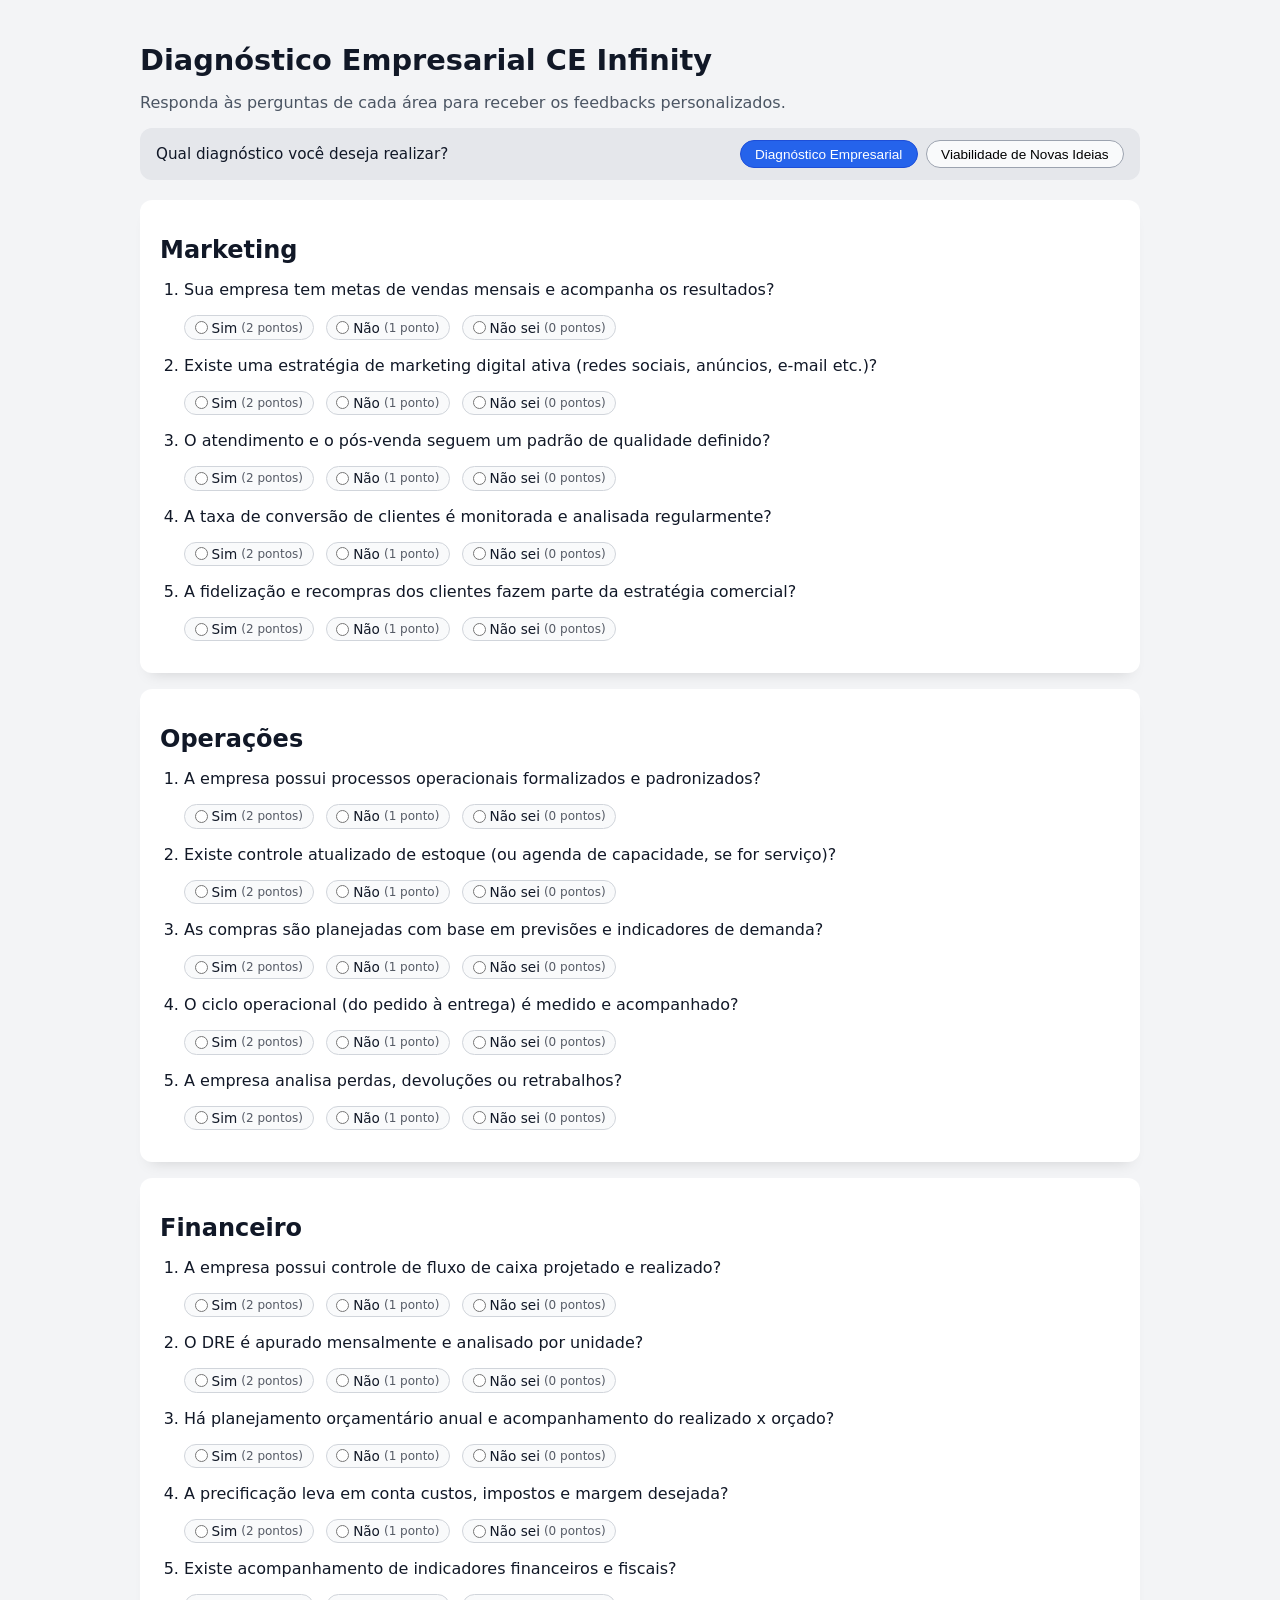
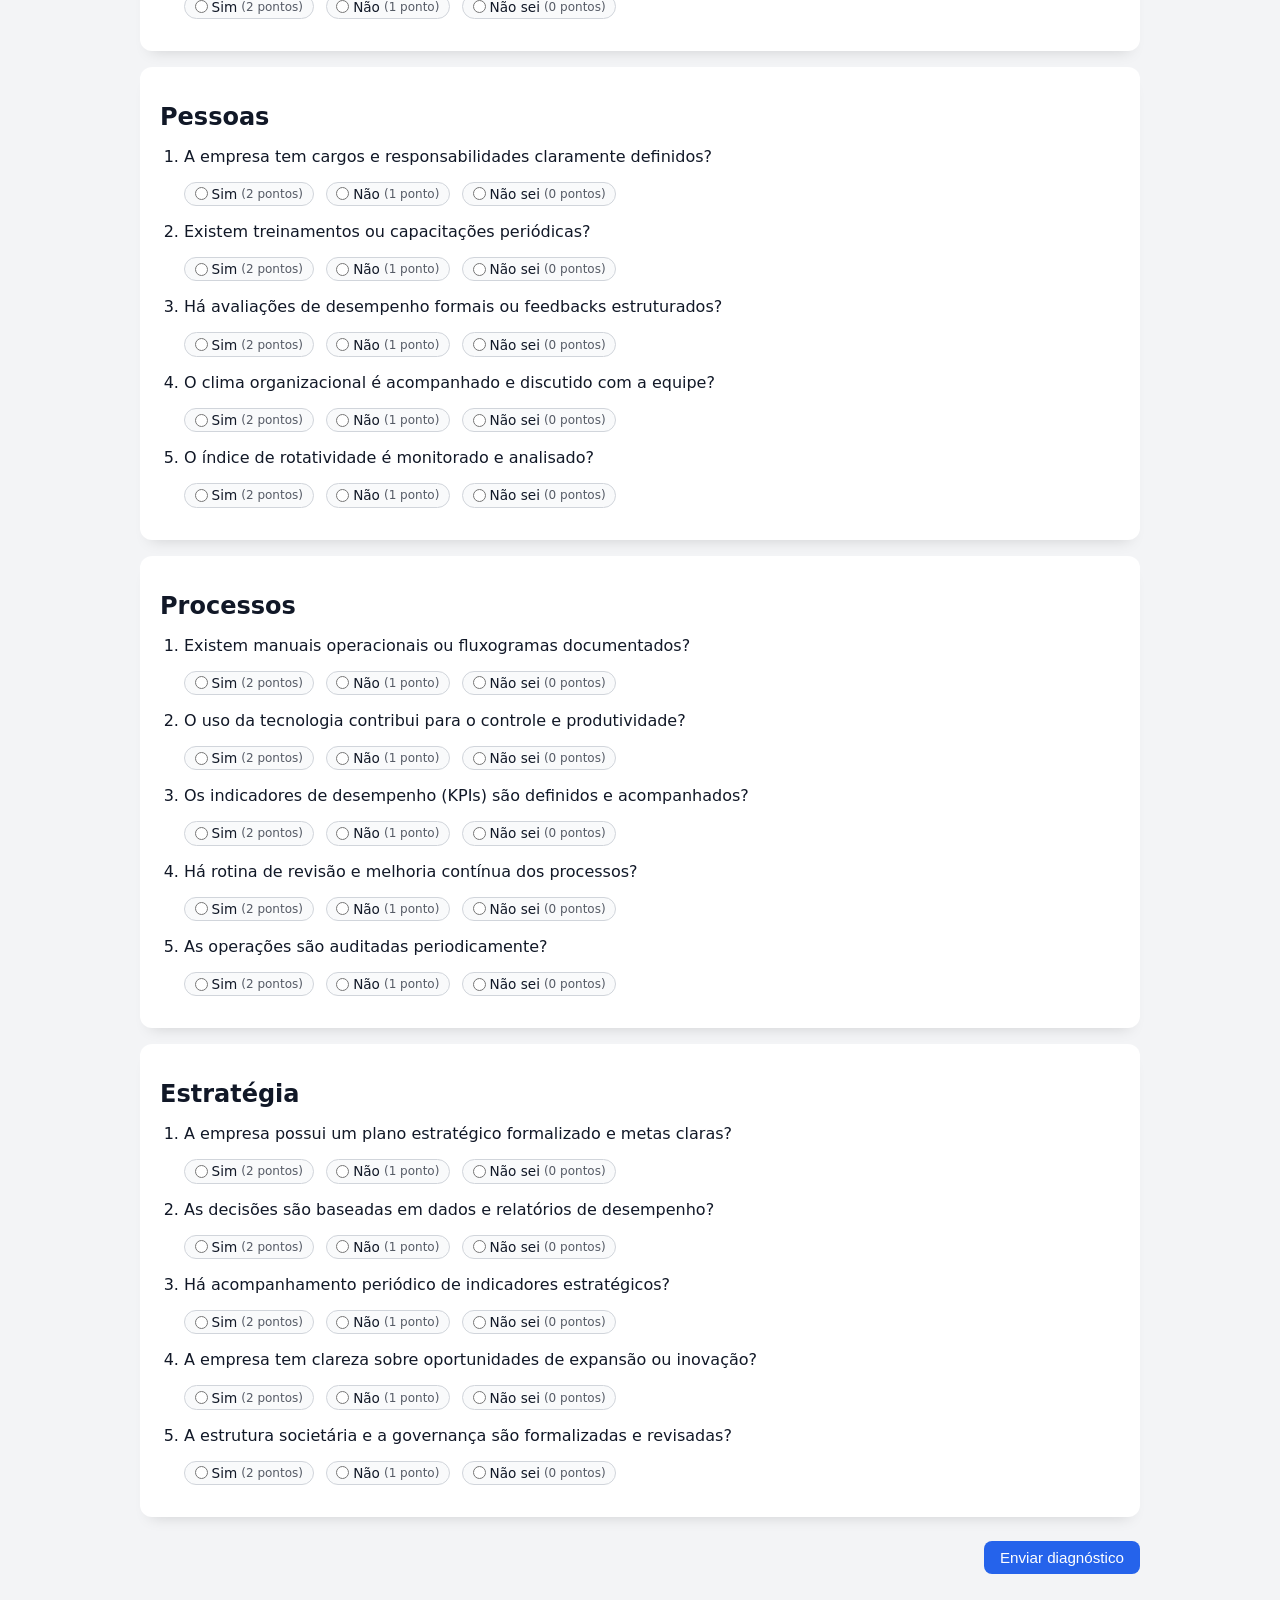
==== index.html @ 076c8606 "modularização do front end" ====
<!doctype html>
<html lang="pt-BR">
  <head>
    <meta charset="UTF-8" />
    <title>Diagnósticos CE Infinity</title>
    <meta name="viewport" content="width=device-width, initial-scale=1" />

    <link rel="stylesheet" href="./style.css" />
  </head>
  <body>
    <div class="container">
      <header>
        <h1 id="page-title">Diagnóstico Empresarial CE Infinity</h1>
        <p class="subtitle" id="page-subtitle">
          Responda às perguntas de cada área para receber os feedbacks personalizados.
        </p>
      </header>

      <div class="form-selector">
        <span class="form-selector-label">
          Qual diagnóstico você deseja realizar?
        </span>
        <div class="form-selector-buttons">
          <button
            type="button"
            class="selector-btn active"
            data-form="diagnostico"
          >
            Diagnóstico Empresarial
          </button>
          <button type="button" class="selector-btn" data-form="viabilidade">
            Viabilidade de Novas Ideias
          </button>
        </div>
      </div>

      <form id="diagnostico-form"></form>

      <div class="actions">
        <button type="button" class="primary" id="btn-enviar">
          Enviar diagnóstico
        </button>
      </div>

      <div id="error" class="error"></div>

      <section id="resultados" class="resultados" style="display: none">
        <div class="resultados-header">
          <h2 id="resultados-title">Resultados</h2>
          <button type="button" id="btn-pdf" class="primary" style="display: none">
            Baixar PDF
          </button>
        </div>

        <div id="result-grid" class="result-grid"></div>
      </section>
    </div>

    <script src="./app.js" defer></script>
  </body>
</html>
---- style.css ----
body {
  margin: 0;
  font-family: system-ui, -apple-system, BlinkMacSystemFont, "Segoe UI", sans-serif;
  background: #f3f4f6;
  color: #111827;
}

.container {
  max-width: 1000px;
  margin: 0 auto;
  padding: 1.5rem;
}

h1 {
  font-size: 1.8rem;
  margin-bottom: 0.25rem;
}

p.subtitle {
  color: #4b5563;
}

.form-selector {
  margin-bottom: 1.25rem;
  padding: 0.75rem 1rem;
  border-radius: 0.75rem;
  background: #e5e7eb;
  display: flex;
  flex-wrap: wrap;
  align-items: center;
  gap: 0.75rem;
  justify-content: space-between;
}

.form-selector-label {
  font-size: 0.95rem;
  font-weight: 500;
}

.form-selector-buttons {
  display: flex;
  flex-wrap: wrap;
  gap: 0.5rem;
}

.selector-btn {
  padding: 0.35rem 0.9rem;
  border-radius: 999px;
  border: 1px solid #9ca3af;
  background: #f9fafb;
  cursor: pointer;
  font-size: 0.85rem;
}

.selector-btn.active {
  background: #2563eb;
  color: white;
  border-color: #1d4ed8;
}

.area-card {
  background: white;
  border-radius: 0.75rem;
  padding: 1rem 1.25rem;
  box-shadow: 0 10px 15px -10px rgba(0, 0, 0, 0.15);
  margin-bottom: 1rem;
}

.area-card h2 {
  margin-bottom: 0.75rem;
}

.question-list {
  list-style: decimal;
  padding-left: 1.5rem;
}

.question-item {
  margin-bottom: 1rem;
}

.answer-group {
  margin-top: 0.4rem;
  display: flex;
  flex-wrap: wrap;
  gap: 0.75rem;
}

.answer-pill {
  display: inline-flex;
  align-items: center;
  gap: 0.25rem;
  padding: 0.2rem 0.6rem;
  border-radius: 999px;
  border: 1px solid #d1d5db;
  background: #f9fafb;
  font-size: 0.85rem;
  cursor: pointer;
}

.answer-pill input {
  margin: 0;
}

.actions {
  display: flex;
  gap: 0.75rem;
  justify-content: flex-end;
  margin: 1.5rem 0;
}

button.primary {
  padding: 0.5rem 1rem;
  border-radius: 0.5rem;
  border: none;
  background: #2563eb;
  color: white;
  cursor: pointer;
  font-size: 0.95rem;
}

button.primary:disabled {
  background: #9ca3af;
  cursor: not-allowed;
}

.error {
  margin-top: 0.75rem;
  color: #b91c1c;
}

.resultados {
  background: white;
  border-radius: 0.75rem;
  padding: 1rem 1.25rem;
  box-shadow: 0 10px 15px -10px rgba(0, 0, 0, 0.15);
  margin-bottom: 2rem;
}

.resultados h2 {
  margin-bottom: 0.75rem;
}

.result-grid {
  display: grid;
  grid-template-columns: repeat(auto-fit, minmax(260px, 1fr));
  gap: 0.75rem;
}

.result-card {
  border-radius: 0.75rem;
  background: #f9fafb;
  padding: 0.75rem 0.9rem;
  border: 1px solid #e5e7eb;
}

.result-score {
  font-size: 0.9rem;
  color: #4b5563;
  margin-bottom: 0.4rem;
}

.result-message {
  font-size: 0.9rem;
}

.resultados-header {
  display: flex;
  justify-content: space-between;
  align-items: center;
  gap: 0.75rem;
  margin-bottom: 0.75rem;
}

/* ===== impressão (PDF via imprimir) ===== */
@media print {
  body {
    background: white;
  }

  header,
  #diagnostico-form,
  .actions,
  .form-selector {
    display: none !important;
  }

  #resultados {
    display: block !important;
    box-shadow: none;
    border-radius: 0;
    margin: 0;
    padding: 0.5cm;
  }

  html,
  body {
    margin: 0;
    padding: 0;
  }

  #btn-pdf {
    display: none !important;
  }
}

@page {
  size: A4;
  margin: 10mm;
}
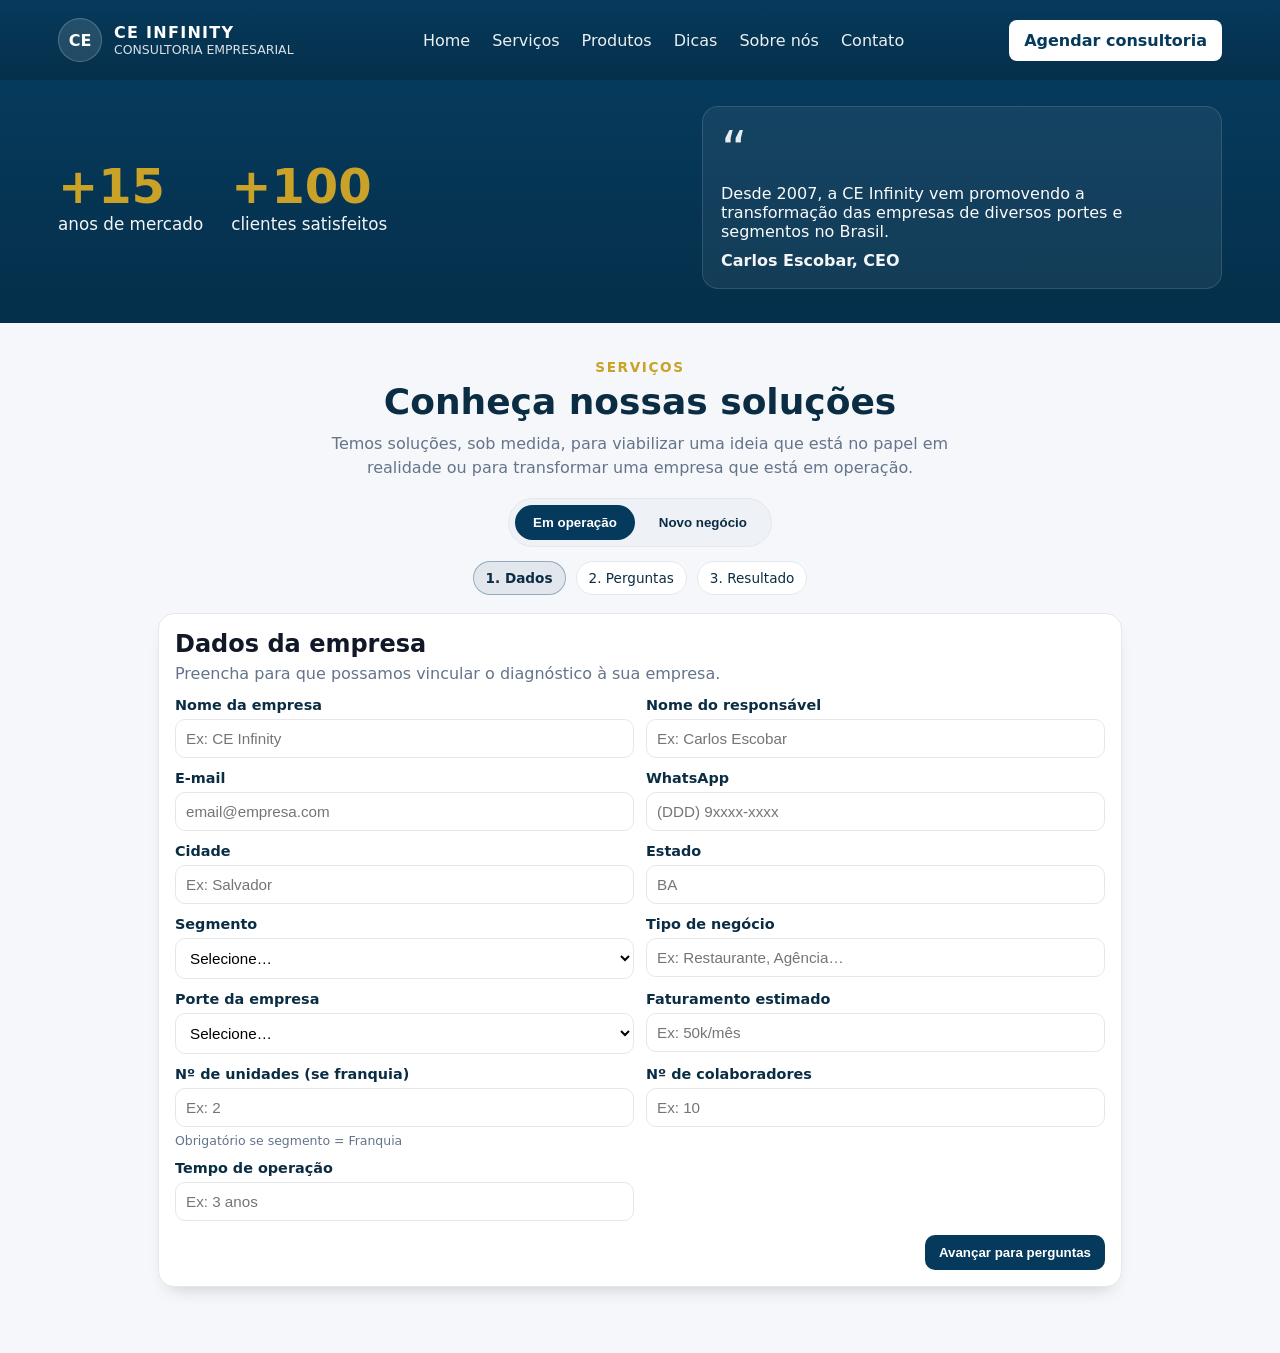
==== commit 2cbceeb6: "Adicao do formulario de cadastro de pessoa e empresa e alteracao do layout para ficar com a cara da " ====
--- a/index.html
+++ b/index.html
@@ -2,60 +2,315 @@
 <html lang="pt-BR">
   <head>
     <meta charset="UTF-8" />
-    <title>Diagnósticos CE Infinity</title>
+    <title>CE Infinity • Diagnóstico & Viabilidade</title>
     <meta name="viewport" content="width=device-width, initial-scale=1" />
-
     <link rel="stylesheet" href="./style.css" />
   </head>
+
   <body>
-    <div class="container">
-      <header>
-        <h1 id="page-title">Diagnóstico Empresarial CE Infinity</h1>
-        <p class="subtitle" id="page-subtitle">
-          Responda às perguntas de cada área para receber os feedbacks personalizados.
-        </p>
-      </header>
-
-      <div class="form-selector">
-        <span class="form-selector-label">
-          Qual diagnóstico você deseja realizar?
-        </span>
-        <div class="form-selector-buttons">
-          <button
-            type="button"
-            class="selector-btn active"
-            data-form="diagnostico"
-          >
-            Diagnóstico Empresarial
+    <!-- Header estilo CE Infinity -->
+    <header class="topbar">
+      <div class="topbar-inner">
+        <div class="brand">
+          <!-- Troque por uma imagem real quando quiser -->
+          <div class="brand-mark">CE</div>
+          <div class="brand-text">
+            <div class="brand-name">CE INFINITY</div>
+            <div class="brand-sub">CONSULTORIA EMPRESARIAL</div>
+          </div>
+        </div>
+
+        <nav class="nav">
+          <a href="#" class="nav-link">Home</a>
+          <a href="#" class="nav-link">Serviços</a>
+          <a href="#" class="nav-link">Produtos</a>
+          <a href="#" class="nav-link">Dicas</a>
+          <a href="#" class="nav-link">Sobre nós</a>
+          <a href="#" class="nav-link">Contato</a>
+        </nav>
+
+        <a class="nav-cta" href="#" target="_blank" rel="noreferrer">
+          Agendar consultoria
+        </a>
+      </div>
+    </header>
+
+    <main class="page">
+      <!-- Hero -->
+      <section class="hero">
+        <div class="hero-inner">
+          <div class="hero-kpis">
+            <div class="kpi">
+              <div class="kpi-num">+15</div>
+              <div class="kpi-label">anos de mercado</div>
+            </div>
+            <div class="kpi">
+              <div class="kpi-num">+100</div>
+              <div class="kpi-label">clientes satisfeitos</div>
+            </div>
+          </div>
+
+          <div class="hero-quote">
+            <div class="quote-mark">“</div>
+            <p>
+              Desde 2007, a CE Infinity vem promovendo a transformação das
+              empresas de diversos portes e segmentos no Brasil.
+            </p>
+            <strong>Carlos Escobar, CEO</strong>
+          </div>
+        </div>
+      </section>
+
+      <!-- Conteúdo -->
+      <section class="container">
+        <div class="section-title">
+          <div class="section-eyebrow">SERVIÇOS</div>
+          <h1 id="page-title">Conheça nossas soluções</h1>
+          <p id="page-subtitle">
+            Temos soluções, sob medida, para viabilizar uma ideia que está no papel
+            em realidade ou para transformar uma empresa que está em operação.
+          </p>
+        </div>
+
+        <!-- Seletor tipo formulário -->
+        <div class="selector">
+          <button class="selector-btn active" data-form="diagnostico" type="button">
+            Em operação
           </button>
-          <button type="button" class="selector-btn" data-form="viabilidade">
-            Viabilidade de Novas Ideias
+          <button class="selector-btn" data-form="viabilidade" type="button">
+            Novo negócio
           </button>
         </div>
-      </div>
-
-      <form id="diagnostico-form"></form>
-
-      <div class="actions">
-        <button type="button" class="primary" id="btn-enviar">
-          Enviar diagnóstico
-        </button>
-      </div>
-
-      <div id="error" class="error"></div>
-
-      <section id="resultados" class="resultados" style="display: none">
-        <div class="resultados-header">
-          <h2 id="resultados-title">Resultados</h2>
-          <button type="button" id="btn-pdf" class="primary" style="display: none">
-            Baixar PDF
-          </button>
-        </div>
-
-        <div id="result-grid" class="result-grid"></div>
+
+        <!-- Stepper simples -->
+        <div class="steps">
+          <div class="step-chip active" data-step="1">1. Dados</div>
+          <div class="step-chip" data-step="2">2. Perguntas</div>
+          <div class="step-chip" data-step="3">3. Resultado</div>
+        </div>
+
+        <!-- Tela 1: Dados -->
+        <section id="screen-dados" class="screen">
+          <!-- Form Empresa (Diagnóstico) -->
+          <form id="form-empresa" class="card">
+            <h2 class="card-title">Dados da empresa</h2>
+            <p class="card-sub">
+              Preencha para que possamos vincular o diagnóstico à sua empresa.
+            </p>
+
+            <div class="grid">
+              <div class="field">
+                <label>Nome da empresa</label>
+                <input name="nome_empresa" type="text" placeholder="Ex: CE Infinity" required />
+              </div>
+
+              <div class="field">
+                <label>Nome do responsável</label>
+                <input name="nome_responsavel" type="text" placeholder="Ex: Carlos Escobar" required />
+              </div>
+
+              <div class="field">
+                <label>E-mail</label>
+                <input name="email" type="email" placeholder="email@empresa.com" required />
+              </div>
+
+              <div class="field">
+                <label>WhatsApp</label>
+                <input name="whatsapp" type="text" placeholder="(DDD) 9xxxx-xxxx" required />
+              </div>
+
+              <div class="field">
+                <label>Cidade</label>
+                <input name="cidade" type="text" placeholder="Ex: Salvador" required />
+              </div>
+
+              <div class="field">
+                <label>Estado</label>
+                <input name="estado" type="text" maxlength="2" placeholder="BA" required />
+              </div>
+
+              <div class="field">
+                <label>Segmento</label>
+                <select name="segmento" required>
+                  <option value="" selected disabled>Selecione…</option>
+                  <option value="comercio">Comércio</option>
+                  <option value="servicos">Serviços</option>
+                  <option value="franquia">Franquia</option>
+                </select>
+              </div>
+
+              <div class="field">
+                <label>Tipo de negócio</label>
+                <input name="tipo_negocio" type="text" placeholder="Ex: Restaurante, Agência…" required />
+              </div>
+
+              <div class="field">
+                <label>Porte da empresa</label>
+                <select name="porte_empresa" required>
+                  <option value="" selected disabled>Selecione…</option>
+                  <option value="ME">ME</option>
+                  <option value="EPP">EPP</option>
+                  <option value="PME">PME</option>
+                </select>
+              </div>
+
+              <div class="field">
+                <label>Faturamento estimado</label>
+                <input name="faturamento_estimado" type="text" placeholder="Ex: 50k/mês" required />
+              </div>
+
+              <div class="field">
+                <label>Nº de unidades (se franquia)</label>
+                <input name="numero_unidades" type="number" min="0" placeholder="Ex: 2" />
+                <small class="hint">Obrigatório se segmento = Franquia</small>
+              </div>
+
+              <div class="field">
+                <label>Nº de colaboradores</label>
+                <input name="numero_colaboradores" type="number" min="0" placeholder="Ex: 10" required />
+              </div>
+
+              <div class="field">
+                <label>Tempo de operação</label>
+                <input name="tempo_operacao" type="text" placeholder="Ex: 3 anos" required />
+              </div>
+            </div>
+
+            <div class="actions">
+              <button type="button" class="primary" id="btn-avancar-dados">
+                Avançar para perguntas
+              </button>
+            </div>
+          </form>
+
+          <!-- Form Pessoa (Viabilidade) -->
+          <form id="form-pessoa" class="card" style="display:none;">
+            <h2 class="card-title">Seus dados</h2>
+            <p class="card-sub">
+              Preencha para que possamos vincular a viabilidade à sua ideia.
+            </p>
+
+            <div class="grid">
+              <div class="field">
+                <label>Nome completo</label>
+                <input name="nome_completo" type="text" placeholder="Seu nome" required />
+              </div>
+
+              <div class="field">
+                <label>E-mail</label>
+                <input name="email" type="email" placeholder="seuemail@gmail.com" required />
+              </div>
+
+              <div class="field">
+                <label>WhatsApp</label>
+                <input name="whatsapp" type="text" placeholder="(DDD) 9xxxx-xxxx" required />
+              </div>
+
+              <div class="field">
+                <label>Cidade</label>
+                <input name="cidade" type="text" placeholder="Ex: Salvador" required />
+              </div>
+
+              <div class="field">
+                <label>Estado</label>
+                <input name="estado" type="text" maxlength="2" placeholder="BA" required />
+              </div>
+
+              <div class="field">
+                <label>Profissão atual</label>
+                <input name="profissao_atual" type="text" placeholder="Ex: Analista, Vendedor…" required />
+              </div>
+
+              <div class="field">
+                <label>Já empreende?</label>
+                <select name="ja_empreende" required>
+                  <option value="" selected disabled>Selecione…</option>
+                  <option value="sim">Sim</option>
+                  <option value="nao">Não</option>
+                </select>
+              </div>
+
+              <div class="field">
+                <label>Tipo de negócio desejado</label>
+                <select name="tipo_negocio_desejado" required>
+                  <option value="" selected disabled>Selecione…</option>
+                  <option value="comercio">Comércio</option>
+                  <option value="servico">Serviço</option>
+                </select>
+              </div>
+
+              <div class="field">
+                <label>Ideia própria ou franquia?</label>
+                <select name="ideia" required>
+                  <option value="" selected disabled>Selecione…</option>
+                  <option value="propria">Ideia própria</option>
+                  <option value="franquia">Franquia</option>
+                </select>
+              </div>
+
+              <div class="field">
+                <label>Previsão de investimento</label>
+                <input name="previsao_investimento" type="text" placeholder="Ex: 20k" required />
+              </div>
+
+              <div class="field">
+                <label>Prazo para abrir o negócio</label>
+                <input name="prazo_para_abrir" type="text" placeholder="Ex: 3 meses" required />
+              </div>
+            </div>
+
+            <div class="actions">
+              <button type="button" class="primary" id="btn-avancar-dados-pessoa">
+                Avançar para perguntas
+              </button>
+            </div>
+          </form>
+        </section>
+
+        <!-- Tela 2: Perguntas -->
+        <section id="screen-perguntas" class="screen" style="display:none;">
+          <form id="diagnostico-form"></form>
+
+          <div class="actions">
+            <button type="button" class="secondary" id="btn-voltar-dados">
+              Voltar
+            </button>
+            <button type="button" class="primary" id="btn-enviar">
+              Enviar
+            </button>
+          </div>
+
+          <div id="error" class="error"></div>
+        </section>
+
+        <!-- Tela 3: Resultados -->
+        <section id="screen-resultados" class="screen" style="display:none;">
+          <div class="resultados card">
+            <div class="resultados-header">
+              <h2 id="resultados-title">Resultados</h2>
+              <button type="button" id="btn-pdf" class="primary" style="display:none;">
+                Baixar PDF
+              </button>
+            </div>
+
+            <!-- Parecer global: diagnóstico -->
+            <div id="diagnostico-parecer" class="parecer" style="display:none;"></div>
+
+            <!-- Parecer global: viabilidade -->
+            <div id="viabilidade-parecer" class="parecer" style="display:none;"></div>
+
+            <div id="result-grid" class="result-grid"></div>
+
+            <div class="actions">
+              <button type="button" class="secondary" id="btn-refazer">
+                Refazer
+              </button>
+            </div>
+          </div>
+        </section>
       </section>
-    </div>
-
-    <script src="./app.js" defer></script>
+    </main>
+
+    <script src="./app.js"></script>
   </body>
 </html>
--- a/style.css
+++ b/style.css
@@ -1,210 +1,419 @@
-body {
-  margin: 0;
+:root{
+  --navy: #063a5c;         /* azul principal */
+  --navy-2: #052f4a;
+  --gold: #c9a227;         /* dourado */
+  --bg: #f5f7fa;
+  --text: #111827;
+  --muted: #64748b;
+  --card: #ffffff;
+  --border: #e5e7eb;
+  --shadow: 0 10px 20px -12px rgba(0,0,0,.25);
+}
+
+*{ box-sizing:border-box; }
+body{
+  margin:0;
   font-family: system-ui, -apple-system, BlinkMacSystemFont, "Segoe UI", sans-serif;
-  background: #f3f4f6;
-  color: #111827;
-}
-
-.container {
+  background: var(--bg);
+  color: var(--text);
+}
+
+/* ===== Topbar ===== */
+.topbar{
+  background: linear-gradient(180deg, var(--navy) 0%, var(--navy-2) 100%);
+  color:white;
+}
+.topbar-inner{
+  max-width: 1200px;
+  margin: 0 auto;
+  padding: 18px 18px;
+  display:flex;
+  align-items:center;
+  gap: 18px;
+}
+.brand{
+  display:flex;
+  align-items:center;
+  gap: 12px;
+  min-width: 260px;
+}
+.brand-mark{
+  width: 44px;
+  height: 44px;
+  border-radius: 999px;
+  background: rgba(255,255,255,.12);
+  border: 1px solid rgba(255,255,255,.22);
+  display:flex;
+  align-items:center;
+  justify-content:center;
+  font-weight:800;
+}
+.brand-text .brand-name{
+  font-weight:800;
+  letter-spacing:.08em;
+}
+.brand-text .brand-sub{
+  opacity:.85;
+  font-size:.78rem;
+}
+.nav{
+  display:flex;
+  gap: 22px;
+  flex: 1;
+  justify-content:center;
+}
+.nav-link{
+  color:white;
+  text-decoration:none;
+  opacity:.92;
+  font-weight:500;
+}
+.nav-link:hover{ opacity:1; }
+.nav-link.active{ color: var(--gold); }
+
+.nav-cta{
+  background: white;
+  color: var(--navy);
+  text-decoration:none;
+  padding: 10px 14px;
+  border-radius: 8px;
+  font-weight:600;
+  border: 1px solid rgba(255,255,255,.25);
+}
+
+/* ===== Hero ===== */
+.hero{
+  background: linear-gradient(180deg, var(--navy) 0%, var(--navy-2) 100%);
+  color:white;
+  padding: 26px 0 34px;
+}
+.hero-inner{
+  max-width: 1200px;
+  margin: 0 auto;
+  padding: 0 18px;
+  display:flex;
+  align-items:center;
+  justify-content:space-between;
+  gap: 22px;
+}
+.hero-kpis{
+  display:flex;
+  gap: 28px;
+  align-items:center;
+}
+.kpi{
+  display:flex;
+  flex-direction:column;
+  gap: 4px;
+  align-items:flex-start;
+}
+.kpi-num{
+  color: var(--gold);
+  font-size: 3rem;
+  font-weight:900;
+  line-height: 1;
+}
+.kpi-label{
+  opacity:.95;
+  font-size: 1.05rem;
+}
+.hero-quote{
+  max-width: 520px;
+  background: rgba(255,255,255,.06);
+  border: 1px solid rgba(255,255,255,.12);
+  border-radius: 16px;
+  padding: 18px 18px;
+}
+.quote-mark{
+  font-size: 3.2rem;
+  line-height: 1;
+  opacity:.9;
+}
+.hero-quote p{ margin: 8px 0 10px; opacity:.98; }
+.hero-quote strong{ opacity:.95; }
+
+/* ===== Conteúdo ===== */
+.page{ padding-bottom: 40px; }
+.container{
   max-width: 1000px;
   margin: 0 auto;
-  padding: 1.5rem;
-}
-
-h1 {
-  font-size: 1.8rem;
-  margin-bottom: 0.25rem;
-}
-
-p.subtitle {
-  color: #4b5563;
-}
-
-.form-selector {
-  margin-bottom: 1.25rem;
-  padding: 0.75rem 1rem;
-  border-radius: 0.75rem;
-  background: #e5e7eb;
-  display: flex;
-  flex-wrap: wrap;
-  align-items: center;
-  gap: 0.75rem;
-  justify-content: space-between;
-}
-
-.form-selector-label {
-  font-size: 0.95rem;
-  font-weight: 500;
-}
-
-.form-selector-buttons {
-  display: flex;
-  flex-wrap: wrap;
-  gap: 0.5rem;
-}
-
-.selector-btn {
-  padding: 0.35rem 0.9rem;
+  padding: 26px 18px;
+}
+
+.section-title{
+  text-align:center;
+  margin: 10px 0 18px;
+}
+.section-eyebrow{
+  color: var(--gold);
+  font-weight:800;
+  letter-spacing:.12em;
+  font-size:.85rem;
+  margin-bottom: 6px;
+}
+h1{
+  font-size: 2.25rem;
+  margin: 0 0 10px;
+  color: #0b2d44;
+}
+#page-subtitle{
+  margin: 0 auto;
+  max-width: 680px;
+  color: var(--muted);
+  line-height: 1.5;
+}
+
+/* ===== Selector pill ===== */
+.selector{
+  margin: 18px auto 14px;
+  background: #eef2f7;
+  border: 1px solid var(--border);
   border-radius: 999px;
-  border: 1px solid #9ca3af;
+  display:flex;
+  padding: 6px;
+  gap: 6px;
+  width: fit-content;
+}
+.selector-btn{
+  border: none;
+  background: transparent;
+  padding: 10px 18px;
+  border-radius: 999px;
+  cursor:pointer;
+  font-weight:700;
+  color: #0b2d44;
+}
+.selector-btn.active{
+  background: var(--navy);
+  color:white;
+}
+
+/* ===== Steps ===== */
+.steps{
+  display:flex;
+  justify-content:center;
+  gap: 10px;
+  margin: 10px 0 18px;
+}
+.step-chip{
+  font-size:.85rem;
+  padding: 8px 12px;
+  border-radius: 999px;
+  border: 1px solid var(--border);
+  background: white;
+  color: #0b2d44;
+}
+.step-chip.active{
+  border-color: rgba(6,58,92,.35);
+  background: rgba(6,58,92,.08);
+  font-weight: 800;
+}
+
+/* ===== Cards / Forms ===== */
+.card{
+  background: var(--card);
+  border: 1px solid var(--border);
+  border-radius: 16px;
+  box-shadow: var(--shadow);
+  padding: 16px 16px;
+}
+.card-title{
+  margin: 0 0 6px;
+}
+.card-sub{
+  margin: 0 0 14px;
+  color: var(--muted);
+}
+.grid{
+  display:grid;
+  grid-template-columns: repeat(2, minmax(0,1fr));
+  gap: 12px 12px;
+}
+.field label{
+  display:block;
+  font-size: .9rem;
+  font-weight: 700;
+  margin-bottom: 6px;
+  color: #0b2d44;
+}
+.field input, .field select{
+  width: 100%;
+  border: 1px solid var(--border);
+  border-radius: 10px;
+  padding: 10px 10px;
+  font-size: .95rem;
+  outline:none;
+  background: white;
+}
+.field input:focus, .field select:focus{
+  border-color: rgba(6,58,92,.45);
+  box-shadow: 0 0 0 3px rgba(6,58,92,.10);
+}
+.hint{
+  display:block;
+  font-size:.78rem;
+  color: var(--muted);
+  margin-top: 6px;
+}
+
+/* ===== Perguntas ===== */
+.area-card{
+  background: white;
+  border: 1px solid var(--border);
+  border-radius: 16px;
+  padding: 14px 16px;
+  box-shadow: var(--shadow);
+  margin-bottom: 14px;
+}
+.area-card h2{
+  margin: 0 0 10px;
+  color: #0b2d44;
+}
+.question-list{
+  list-style: decimal;
+  padding-left: 1.25rem;
+  margin: 0;
+}
+.question-item{ margin-bottom: 14px; }
+.answer-group{
+  margin-top: 8px;
+  display:flex;
+  flex-wrap:wrap;
+  gap: 10px;
+}
+.answer-pill{
+  display:inline-flex;
+  align-items:center;
+  gap: 8px;
+  border: 1px solid var(--border);
   background: #f9fafb;
-  cursor: pointer;
-  font-size: 0.85rem;
-}
-
-.selector-btn.active {
-  background: #2563eb;
-  color: white;
-  border-color: #1d4ed8;
-}
-
-.area-card {
+  border-radius: 999px;
+  padding: 7px 12px;
+  cursor:pointer;
+  font-weight: 600;
+  color: #0b2d44;
+}
+.answer-pill input{ margin: 0; }
+
+/* ===== Actions ===== */
+.actions{
+  display:flex;
+  justify-content:flex-end;
+  gap: 10px;
+  margin-top: 14px;
+}
+button.primary, a.primary{
+  border:none;
+  border-radius: 10px;
+  background: var(--navy);
+  color:white;
+  padding: 10px 14px;
+  cursor:pointer;
+  font-weight: 800;
+}
+button.secondary{
+  border: 1px solid var(--border);
+  border-radius: 10px;
   background: white;
-  border-radius: 0.75rem;
-  padding: 1rem 1.25rem;
-  box-shadow: 0 10px 15px -10px rgba(0, 0, 0, 0.15);
-  margin-bottom: 1rem;
-}
-
-.area-card h2 {
-  margin-bottom: 0.75rem;
-}
-
-.question-list {
-  list-style: decimal;
-  padding-left: 1.5rem;
-}
-
-.question-item {
-  margin-bottom: 1rem;
-}
-
-.answer-group {
-  margin-top: 0.4rem;
-  display: flex;
-  flex-wrap: wrap;
-  gap: 0.75rem;
-}
-
-.answer-pill {
-  display: inline-flex;
-  align-items: center;
-  gap: 0.25rem;
-  padding: 0.2rem 0.6rem;
-  border-radius: 999px;
-  border: 1px solid #d1d5db;
-  background: #f9fafb;
-  font-size: 0.85rem;
-  cursor: pointer;
-}
-
-.answer-pill input {
+  color: #0b2d44;
+  padding: 10px 14px;
+  cursor:pointer;
+  font-weight: 800;
+}
+button:disabled{
+  opacity:.6;
+  cursor:not-allowed;
+}
+
+/* ===== Resultados ===== */
+.resultados-header{
+  display:flex;
+  align-items:center;
+  justify-content:space-between;
+  gap: 12px;
+  margin-bottom: 12px;
+}
+.result-grid{
+  display:grid;
+  grid-template-columns: repeat(auto-fit, minmax(260px, 1fr));
+  gap: 12px;
+  margin-top: 12px;
+}
+.result-card{
+  border-radius: 14px;
+  background: #f8fafc;
+  padding: 12px 12px;
+  border: 1px solid #e5e7eb;
+}
+.result-card h3{ margin: 0 0 10px; color:#0b2d44; }
+.result-score{
+  margin: 0 0 8px;
+  color: var(--muted);
+  font-size: .92rem;
+}
+.result-message{
   margin: 0;
-}
-
-.actions {
-  display: flex;
-  gap: 0.75rem;
-  justify-content: flex-end;
-  margin: 1.5rem 0;
-}
-
-button.primary {
-  padding: 0.5rem 1rem;
-  border-radius: 0.5rem;
-  border: none;
-  background: #2563eb;
-  color: white;
-  cursor: pointer;
-  font-size: 0.95rem;
-}
-
-button.primary:disabled {
-  background: #9ca3af;
-  cursor: not-allowed;
-}
-
-.error {
-  margin-top: 0.75rem;
+  font-size: .95rem;
+  line-height: 1.45;
+}
+
+/* Parecer */
+.parecer{
+  margin: 12px 0;
+  padding: 12px 12px;
+  border-radius: 14px;
+  border: 1px solid rgba(6,58,92,.18);
+  background: rgba(6,58,92,.05);
+}
+.parecer-title{
+  margin: 0 0 4px;
+  color:#0b2d44;
+}
+.parecer-range{
+  color: var(--muted);
+  font-size: .9rem;
+}
+.parecer-msg{
+  margin: 10px 0 10px;
+  white-space: pre-line;
+}
+.parecer-solucoes{
+  margin: 8px 0 0 18px;
+}
+.parecer-solucoes-title{
+  margin-top: 8px;
+  color:#0b2d44;
+}
+
+/* Erros */
+.error{
+  margin-top: 10px;
   color: #b91c1c;
-}
-
-.resultados {
-  background: white;
-  border-radius: 0.75rem;
-  padding: 1rem 1.25rem;
-  box-shadow: 0 10px 15px -10px rgba(0, 0, 0, 0.15);
-  margin-bottom: 2rem;
-}
-
-.resultados h2 {
-  margin-bottom: 0.75rem;
-}
-
-.result-grid {
-  display: grid;
-  grid-template-columns: repeat(auto-fit, minmax(260px, 1fr));
-  gap: 0.75rem;
-}
-
-.result-card {
-  border-radius: 0.75rem;
-  background: #f9fafb;
-  padding: 0.75rem 0.9rem;
-  border: 1px solid #e5e7eb;
-}
-
-.result-score {
-  font-size: 0.9rem;
-  color: #4b5563;
-  margin-bottom: 0.4rem;
-}
-
-.result-message {
-  font-size: 0.9rem;
-}
-
-.resultados-header {
-  display: flex;
-  justify-content: space-between;
-  align-items: center;
-  gap: 0.75rem;
-  margin-bottom: 0.75rem;
-}
-
-/* ===== impressão (PDF via imprimir) ===== */
-@media print {
-  body {
-    background: white;
+  font-weight: 700;
+}
+
+/* ===== Print/PDF ===== */
+@media print{
+  body{ background:white; }
+  .topbar, .hero, .selector, .steps,
+  #screen-dados, #screen-perguntas,
+  #btn-pdf, #btn-refazer{
+    display:none !important;
   }
-
-  header,
-  #diagnostico-form,
-  .actions,
-  .form-selector {
-    display: none !important;
-  }
-
-  #resultados {
-    display: block !important;
-    box-shadow: none;
-    border-radius: 0;
-    margin: 0;
-    padding: 0.5cm;
-  }
-
-  html,
-  body {
-    margin: 0;
-    padding: 0;
-  }
-
-  #btn-pdf {
-    display: none !important;
-  }
-}
-
-@page {
+  #screen-resultados{ display:block !important; }
+  .container{ padding: 0; }
+  .card{ box-shadow:none; border:none; }
+}
+
+@page{
   size: A4;
   margin: 10mm;
 }
+
+/* Responsivo */
+@media (max-width: 860px){
+  .nav{ display:none; }
+  .grid{ grid-template-columns: 1fr; }
+  .hero-inner{ flex-direction:column; align-items:flex-start; }
+  .hero-kpis{ gap: 18px; }
+}
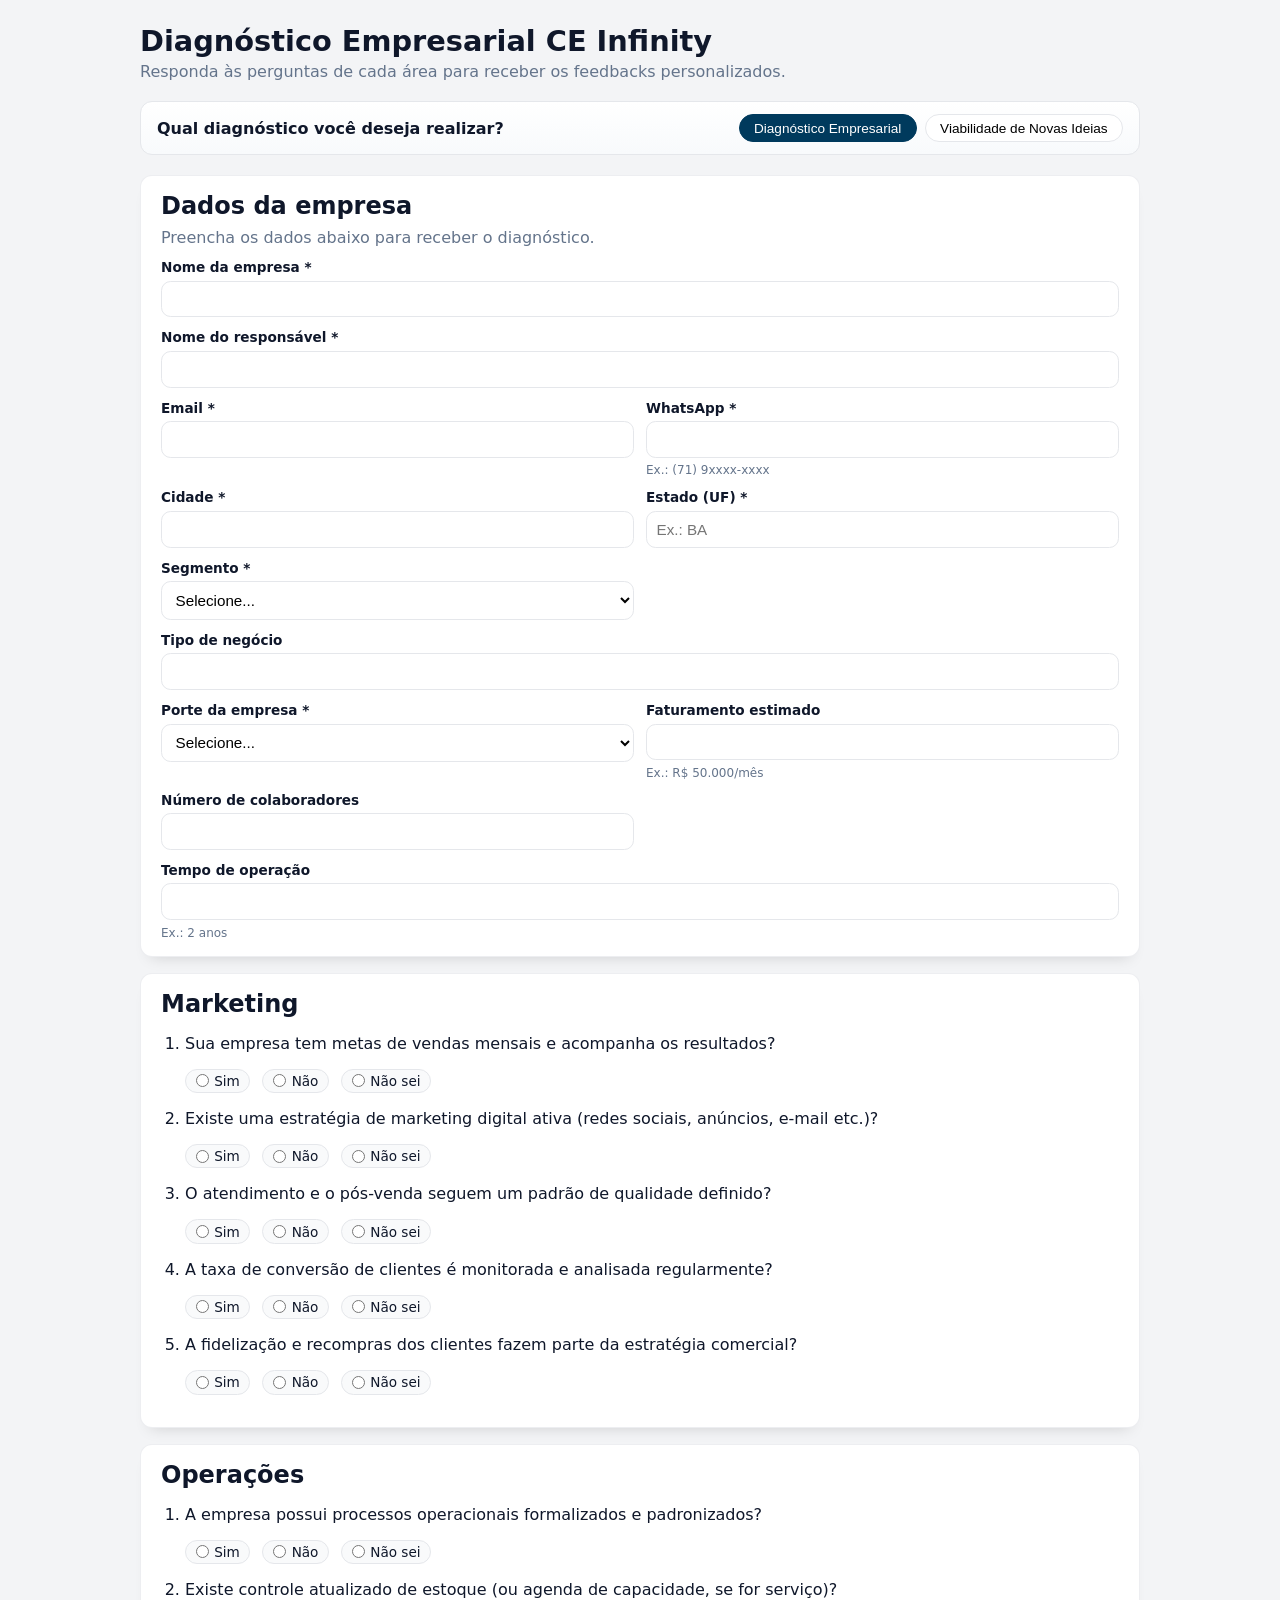
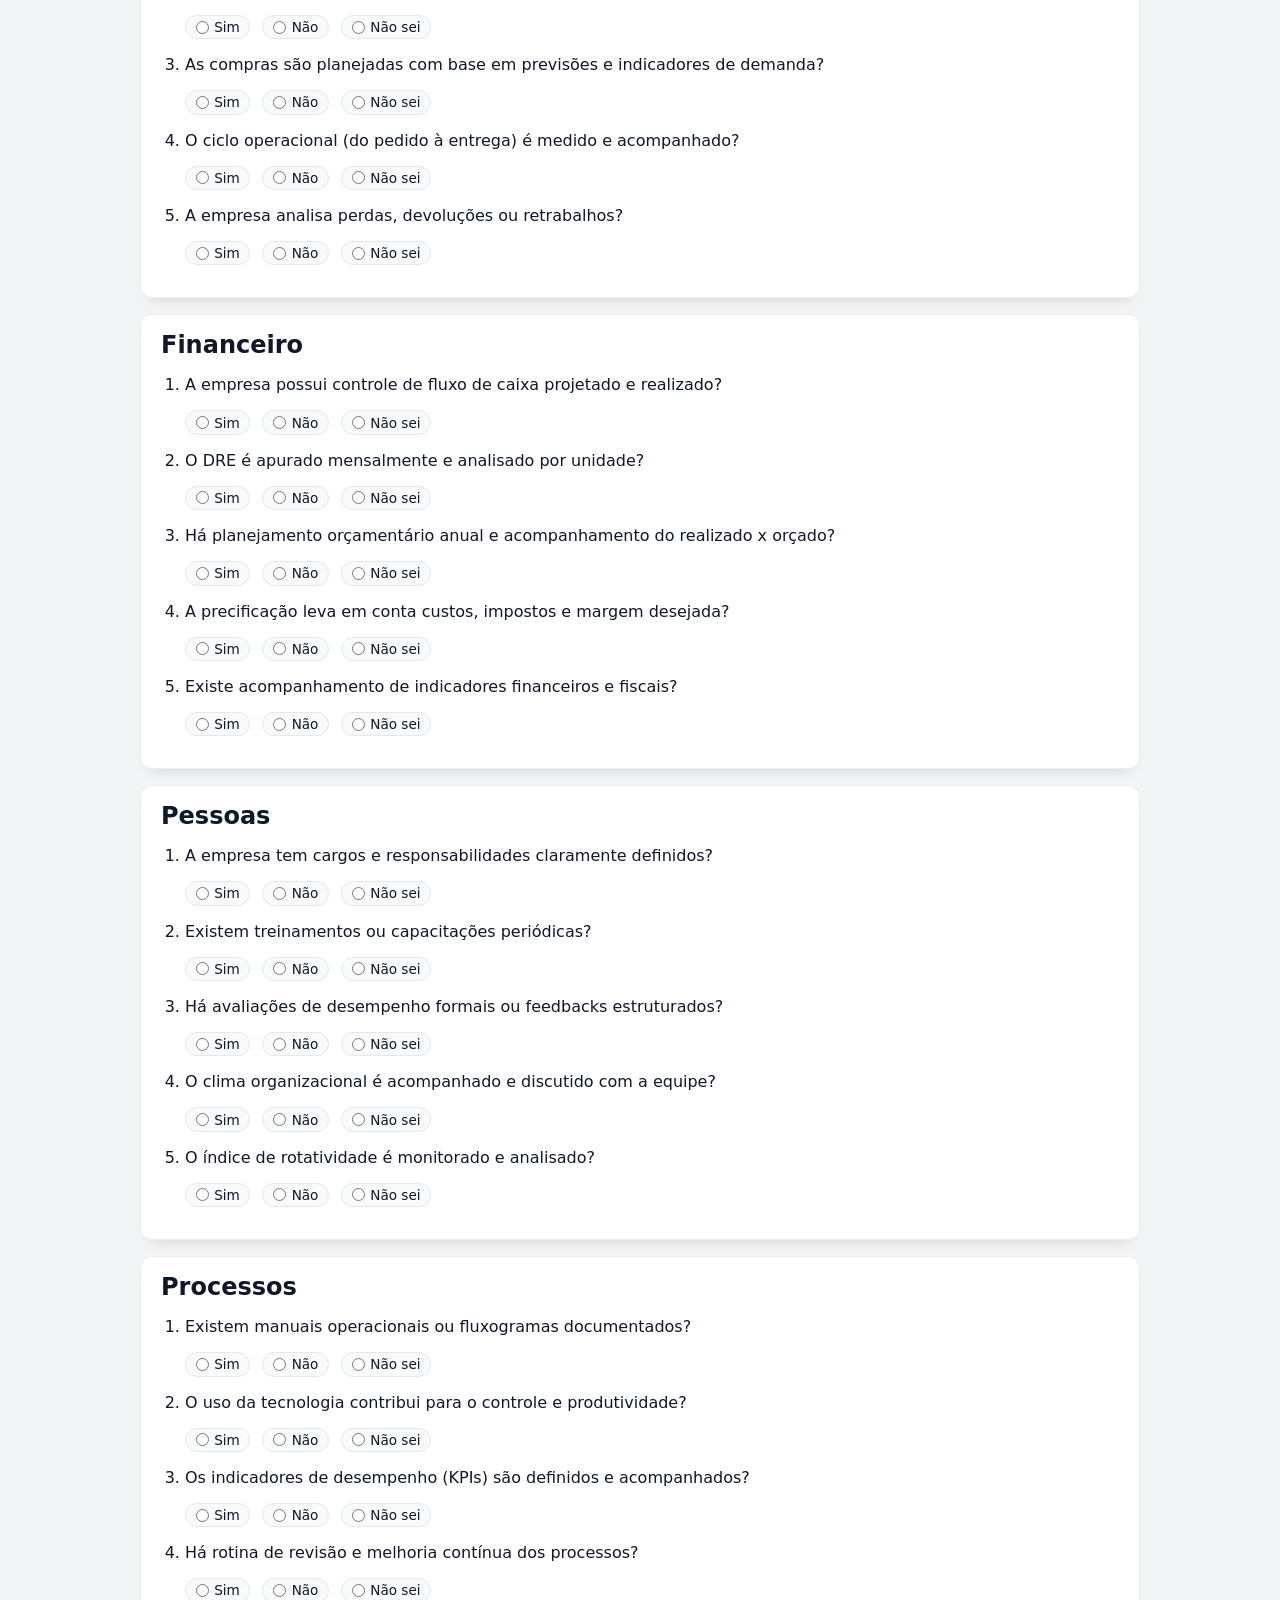
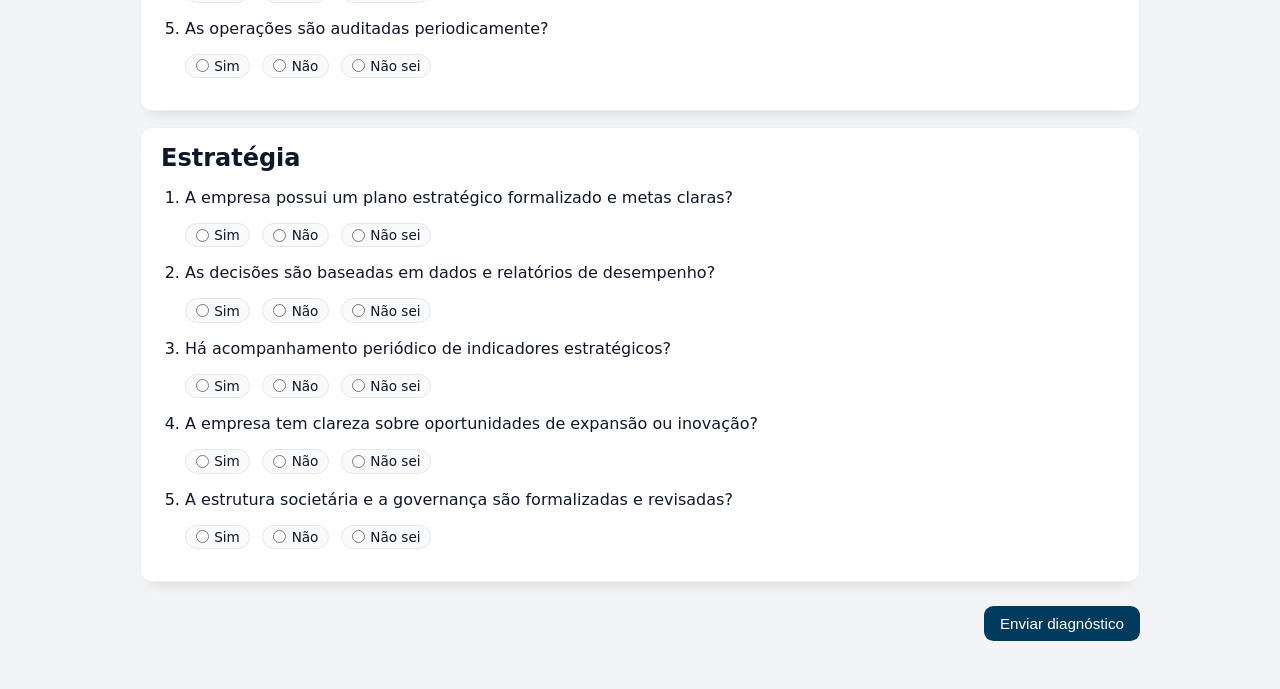
==== commit 7354ab4c: "Adicionando chamada a API ao front" ====
--- a/index.html
+++ b/index.html
@@ -2,315 +2,77 @@
 <html lang="pt-BR">
   <head>
     <meta charset="UTF-8" />
-    <title>CE Infinity • Diagnóstico & Viabilidade</title>
+    <title>Diagnósticos CE Infinity</title>
     <meta name="viewport" content="width=device-width, initial-scale=1" />
+
     <link rel="stylesheet" href="./style.css" />
   </head>
+  <body>
+    <div class="container">
+      <header>
+        <h1 id="page-title">Diagnóstico Empresarial CE Infinity</h1>
+        <p class="subtitle" id="page-subtitle">
+          Responda às perguntas de cada área para receber os feedbacks
+          personalizados.
+        </p>
+      </header>
 
-  <body>
-    <!-- Header estilo CE Infinity -->
-    <header class="topbar">
-      <div class="topbar-inner">
-        <div class="brand">
-          <!-- Troque por uma imagem real quando quiser -->
-          <div class="brand-mark">CE</div>
-          <div class="brand-text">
-            <div class="brand-name">CE INFINITY</div>
-            <div class="brand-sub">CONSULTORIA EMPRESARIAL</div>
-          </div>
+      <div class="form-selector">
+        <span class="form-selector-label">
+          Qual diagnóstico você deseja realizar?
+        </span>
+
+        <div class="form-selector-buttons">
+          <button type="button" class="selector-btn active" data-form="diagnostico">
+            Diagnóstico Empresarial
+          </button>
+
+          <button type="button" class="selector-btn" data-form="viabilidade">
+            Viabilidade de Novas Ideias
+          </button>
         </div>
+      </div>
 
-        <nav class="nav">
-          <a href="#" class="nav-link">Home</a>
-          <a href="#" class="nav-link">Serviços</a>
-          <a href="#" class="nav-link">Produtos</a>
-          <a href="#" class="nav-link">Dicas</a>
-          <a href="#" class="nav-link">Sobre nós</a>
-          <a href="#" class="nav-link">Contato</a>
-        </nav>
+      <!-- ===== Dados do cliente (lead) ===== -->
+      <section id="lead-section" class="area-card lead-card">
+        <h2 id="lead-title">Dados da empresa</h2>
+        <p class="subtitle" id="lead-subtitle">
+          Preencha os dados abaixo para receber o diagnóstico.
+        </p>
 
-        <a class="nav-cta" href="#" target="_blank" rel="noreferrer">
-          Agendar consultoria
-        </a>
-      </div>
-    </header>
-
-    <main class="page">
-      <!-- Hero -->
-      <section class="hero">
-        <div class="hero-inner">
-          <div class="hero-kpis">
-            <div class="kpi">
-              <div class="kpi-num">+15</div>
-              <div class="kpi-label">anos de mercado</div>
-            </div>
-            <div class="kpi">
-              <div class="kpi-num">+100</div>
-              <div class="kpi-label">clientes satisfeitos</div>
-            </div>
-          </div>
-
-          <div class="hero-quote">
-            <div class="quote-mark">“</div>
-            <p>
-              Desde 2007, a CE Infinity vem promovendo a transformação das
-              empresas de diversos portes e segmentos no Brasil.
-            </p>
-            <strong>Carlos Escobar, CEO</strong>
-          </div>
-        </div>
+        <form id="lead-form" autocomplete="on">
+          <!-- Campos são renderizados via JS -->
+        </form>
       </section>
 
-      <!-- Conteúdo -->
-      <section class="container">
-        <div class="section-title">
-          <div class="section-eyebrow">SERVIÇOS</div>
-          <h1 id="page-title">Conheça nossas soluções</h1>
-          <p id="page-subtitle">
-            Temos soluções, sob medida, para viabilizar uma ideia que está no papel
-            em realidade ou para transformar uma empresa que está em operação.
-          </p>
-        </div>
+      <form id="diagnostico-form"></form>
 
-        <!-- Seletor tipo formulário -->
-        <div class="selector">
-          <button class="selector-btn active" data-form="diagnostico" type="button">
-            Em operação
-          </button>
-          <button class="selector-btn" data-form="viabilidade" type="button">
-            Novo negócio
+      <div class="actions">
+        <button type="button" class="primary" id="btn-enviar">
+          Enviar diagnóstico
+        </button>
+      </div>
+
+      <div id="error" class="error"></div>
+
+      <section id="resultados" class="resultados" style="display: none">
+        <div class="resultados-header">
+          <h2 id="resultados-title">Resultados por área</h2>
+          <button type="button" id="btn-pdf" class="primary" style="display: none">
+            Baixar PDF
           </button>
         </div>
 
-        <!-- Stepper simples -->
-        <div class="steps">
-          <div class="step-chip active" data-step="1">1. Dados</div>
-          <div class="step-chip" data-step="2">2. Perguntas</div>
-          <div class="step-chip" data-step="3">3. Resultado</div>
-        </div>
+        <!-- Parecer global (Diagnóstico Empresarial) -->
+        <div id="diagnostico-parecer" class="parecer-card" style="display: none"></div>
 
-        <!-- Tela 1: Dados -->
-        <section id="screen-dados" class="screen">
-          <!-- Form Empresa (Diagnóstico) -->
-          <form id="form-empresa" class="card">
-            <h2 class="card-title">Dados da empresa</h2>
-            <p class="card-sub">
-              Preencha para que possamos vincular o diagnóstico à sua empresa.
-            </p>
+        <!-- Parecer global (Viabilidade) -->
+        <div id="viabilidade-parecer" class="parecer-card" style="display: none"></div>
 
-            <div class="grid">
-              <div class="field">
-                <label>Nome da empresa</label>
-                <input name="nome_empresa" type="text" placeholder="Ex: CE Infinity" required />
-              </div>
+        <div id="result-grid" class="result-grid"></div>
+      </section>
+    </div>
 
-              <div class="field">
-                <label>Nome do responsável</label>
-                <input name="nome_responsavel" type="text" placeholder="Ex: Carlos Escobar" required />
-              </div>
-
-              <div class="field">
-                <label>E-mail</label>
-                <input name="email" type="email" placeholder="email@empresa.com" required />
-              </div>
-
-              <div class="field">
-                <label>WhatsApp</label>
-                <input name="whatsapp" type="text" placeholder="(DDD) 9xxxx-xxxx" required />
-              </div>
-
-              <div class="field">
-                <label>Cidade</label>
-                <input name="cidade" type="text" placeholder="Ex: Salvador" required />
-              </div>
-
-              <div class="field">
-                <label>Estado</label>
-                <input name="estado" type="text" maxlength="2" placeholder="BA" required />
-              </div>
-
-              <div class="field">
-                <label>Segmento</label>
-                <select name="segmento" required>
-                  <option value="" selected disabled>Selecione…</option>
-                  <option value="comercio">Comércio</option>
-                  <option value="servicos">Serviços</option>
-                  <option value="franquia">Franquia</option>
-                </select>
-              </div>
-
-              <div class="field">
-                <label>Tipo de negócio</label>
-                <input name="tipo_negocio" type="text" placeholder="Ex: Restaurante, Agência…" required />
-              </div>
-
-              <div class="field">
-                <label>Porte da empresa</label>
-                <select name="porte_empresa" required>
-                  <option value="" selected disabled>Selecione…</option>
-                  <option value="ME">ME</option>
-                  <option value="EPP">EPP</option>
-                  <option value="PME">PME</option>
-                </select>
-              </div>
-
-              <div class="field">
-                <label>Faturamento estimado</label>
-                <input name="faturamento_estimado" type="text" placeholder="Ex: 50k/mês" required />
-              </div>
-
-              <div class="field">
-                <label>Nº de unidades (se franquia)</label>
-                <input name="numero_unidades" type="number" min="0" placeholder="Ex: 2" />
-                <small class="hint">Obrigatório se segmento = Franquia</small>
-              </div>
-
-              <div class="field">
-                <label>Nº de colaboradores</label>
-                <input name="numero_colaboradores" type="number" min="0" placeholder="Ex: 10" required />
-              </div>
-
-              <div class="field">
-                <label>Tempo de operação</label>
-                <input name="tempo_operacao" type="text" placeholder="Ex: 3 anos" required />
-              </div>
-            </div>
-
-            <div class="actions">
-              <button type="button" class="primary" id="btn-avancar-dados">
-                Avançar para perguntas
-              </button>
-            </div>
-          </form>
-
-          <!-- Form Pessoa (Viabilidade) -->
-          <form id="form-pessoa" class="card" style="display:none;">
-            <h2 class="card-title">Seus dados</h2>
-            <p class="card-sub">
-              Preencha para que possamos vincular a viabilidade à sua ideia.
-            </p>
-
-            <div class="grid">
-              <div class="field">
-                <label>Nome completo</label>
-                <input name="nome_completo" type="text" placeholder="Seu nome" required />
-              </div>
-
-              <div class="field">
-                <label>E-mail</label>
-                <input name="email" type="email" placeholder="seuemail@gmail.com" required />
-              </div>
-
-              <div class="field">
-                <label>WhatsApp</label>
-                <input name="whatsapp" type="text" placeholder="(DDD) 9xxxx-xxxx" required />
-              </div>
-
-              <div class="field">
-                <label>Cidade</label>
-                <input name="cidade" type="text" placeholder="Ex: Salvador" required />
-              </div>
-
-              <div class="field">
-                <label>Estado</label>
-                <input name="estado" type="text" maxlength="2" placeholder="BA" required />
-              </div>
-
-              <div class="field">
-                <label>Profissão atual</label>
-                <input name="profissao_atual" type="text" placeholder="Ex: Analista, Vendedor…" required />
-              </div>
-
-              <div class="field">
-                <label>Já empreende?</label>
-                <select name="ja_empreende" required>
-                  <option value="" selected disabled>Selecione…</option>
-                  <option value="sim">Sim</option>
-                  <option value="nao">Não</option>
-                </select>
-              </div>
-
-              <div class="field">
-                <label>Tipo de negócio desejado</label>
-                <select name="tipo_negocio_desejado" required>
-                  <option value="" selected disabled>Selecione…</option>
-                  <option value="comercio">Comércio</option>
-                  <option value="servico">Serviço</option>
-                </select>
-              </div>
-
-              <div class="field">
-                <label>Ideia própria ou franquia?</label>
-                <select name="ideia" required>
-                  <option value="" selected disabled>Selecione…</option>
-                  <option value="propria">Ideia própria</option>
-                  <option value="franquia">Franquia</option>
-                </select>
-              </div>
-
-              <div class="field">
-                <label>Previsão de investimento</label>
-                <input name="previsao_investimento" type="text" placeholder="Ex: 20k" required />
-              </div>
-
-              <div class="field">
-                <label>Prazo para abrir o negócio</label>
-                <input name="prazo_para_abrir" type="text" placeholder="Ex: 3 meses" required />
-              </div>
-            </div>
-
-            <div class="actions">
-              <button type="button" class="primary" id="btn-avancar-dados-pessoa">
-                Avançar para perguntas
-              </button>
-            </div>
-          </form>
-        </section>
-
-        <!-- Tela 2: Perguntas -->
-        <section id="screen-perguntas" class="screen" style="display:none;">
-          <form id="diagnostico-form"></form>
-
-          <div class="actions">
-            <button type="button" class="secondary" id="btn-voltar-dados">
-              Voltar
-            </button>
-            <button type="button" class="primary" id="btn-enviar">
-              Enviar
-            </button>
-          </div>
-
-          <div id="error" class="error"></div>
-        </section>
-
-        <!-- Tela 3: Resultados -->
-        <section id="screen-resultados" class="screen" style="display:none;">
-          <div class="resultados card">
-            <div class="resultados-header">
-              <h2 id="resultados-title">Resultados</h2>
-              <button type="button" id="btn-pdf" class="primary" style="display:none;">
-                Baixar PDF
-              </button>
-            </div>
-
-            <!-- Parecer global: diagnóstico -->
-            <div id="diagnostico-parecer" class="parecer" style="display:none;"></div>
-
-            <!-- Parecer global: viabilidade -->
-            <div id="viabilidade-parecer" class="parecer" style="display:none;"></div>
-
-            <div id="result-grid" class="result-grid"></div>
-
-            <div class="actions">
-              <button type="button" class="secondary" id="btn-refazer">
-                Refazer
-              </button>
-            </div>
-          </div>
-        </section>
-      </section>
-    </main>
-
-    <script src="./app.js"></script>
+    <script src="./app.js" defer></script>
   </body>
 </html>
--- a/style.css
+++ b/style.css
@@ -1,419 +1,317 @@
-:root{
-  --navy: #063a5c;         /* azul principal */
-  --navy-2: #052f4a;
-  --gold: #c9a227;         /* dourado */
-  --bg: #f5f7fa;
-  --text: #111827;
-  --muted: #64748b;
-  --card: #ffffff;
-  --border: #e5e7eb;
-  --shadow: 0 10px 20px -12px rgba(0,0,0,.25);
-}
-
-*{ box-sizing:border-box; }
-body{
-  margin:0;
+/* ===== Paleta CE Infinity (aprox. do site) ===== */
+:root {
+  --ce-blue: #003a5d;
+  --ce-blue-2: #014a78;
+  --ce-gold: #caa24b;
+  --ce-bg: #f3f4f6;
+  --ce-card: #ffffff;
+  --ce-text: #0f172a;
+  --ce-muted: #64748b;
+  --ce-border: #e5e7eb;
+}
+
+body {
+  margin: 0;
   font-family: system-ui, -apple-system, BlinkMacSystemFont, "Segoe UI", sans-serif;
-  background: var(--bg);
-  color: var(--text);
-}
-
-/* ===== Topbar ===== */
-.topbar{
-  background: linear-gradient(180deg, var(--navy) 0%, var(--navy-2) 100%);
-  color:white;
-}
-.topbar-inner{
-  max-width: 1200px;
-  margin: 0 auto;
-  padding: 18px 18px;
-  display:flex;
-  align-items:center;
-  gap: 18px;
-}
-.brand{
-  display:flex;
-  align-items:center;
-  gap: 12px;
-  min-width: 260px;
-}
-.brand-mark{
-  width: 44px;
-  height: 44px;
-  border-radius: 999px;
-  background: rgba(255,255,255,.12);
-  border: 1px solid rgba(255,255,255,.22);
-  display:flex;
-  align-items:center;
-  justify-content:center;
-  font-weight:800;
-}
-.brand-text .brand-name{
-  font-weight:800;
-  letter-spacing:.08em;
-}
-.brand-text .brand-sub{
-  opacity:.85;
-  font-size:.78rem;
-}
-.nav{
-  display:flex;
-  gap: 22px;
-  flex: 1;
-  justify-content:center;
-}
-.nav-link{
-  color:white;
-  text-decoration:none;
-  opacity:.92;
-  font-weight:500;
-}
-.nav-link:hover{ opacity:1; }
-.nav-link.active{ color: var(--gold); }
-
-.nav-cta{
-  background: white;
-  color: var(--navy);
-  text-decoration:none;
-  padding: 10px 14px;
-  border-radius: 8px;
-  font-weight:600;
-  border: 1px solid rgba(255,255,255,.25);
-}
-
-/* ===== Hero ===== */
-.hero{
-  background: linear-gradient(180deg, var(--navy) 0%, var(--navy-2) 100%);
-  color:white;
-  padding: 26px 0 34px;
-}
-.hero-inner{
-  max-width: 1200px;
-  margin: 0 auto;
-  padding: 0 18px;
-  display:flex;
-  align-items:center;
-  justify-content:space-between;
-  gap: 22px;
-}
-.hero-kpis{
-  display:flex;
-  gap: 28px;
-  align-items:center;
-}
-.kpi{
-  display:flex;
-  flex-direction:column;
-  gap: 4px;
-  align-items:flex-start;
-}
-.kpi-num{
-  color: var(--gold);
-  font-size: 3rem;
-  font-weight:900;
-  line-height: 1;
-}
-.kpi-label{
-  opacity:.95;
-  font-size: 1.05rem;
-}
-.hero-quote{
-  max-width: 520px;
-  background: rgba(255,255,255,.06);
-  border: 1px solid rgba(255,255,255,.12);
-  border-radius: 16px;
-  padding: 18px 18px;
-}
-.quote-mark{
-  font-size: 3.2rem;
-  line-height: 1;
-  opacity:.9;
-}
-.hero-quote p{ margin: 8px 0 10px; opacity:.98; }
-.hero-quote strong{ opacity:.95; }
-
-/* ===== Conteúdo ===== */
-.page{ padding-bottom: 40px; }
-.container{
+  background: var(--ce-bg);
+  color: var(--ce-text);
+}
+
+.container {
   max-width: 1000px;
   margin: 0 auto;
-  padding: 26px 18px;
-}
-
-.section-title{
-  text-align:center;
-  margin: 10px 0 18px;
-}
-.section-eyebrow{
-  color: var(--gold);
-  font-weight:800;
-  letter-spacing:.12em;
-  font-size:.85rem;
-  margin-bottom: 6px;
-}
-h1{
-  font-size: 2.25rem;
-  margin: 0 0 10px;
-  color: #0b2d44;
-}
-#page-subtitle{
-  margin: 0 auto;
-  max-width: 680px;
-  color: var(--muted);
-  line-height: 1.5;
-}
-
-/* ===== Selector pill ===== */
-.selector{
-  margin: 18px auto 14px;
-  background: #eef2f7;
-  border: 1px solid var(--border);
+  padding: 1.5rem;
+}
+
+header h1 {
+  margin: 0 0 0.25rem;
+  font-size: 1.8rem;
+}
+
+.subtitle {
+  margin: 0;
+  color: var(--ce-muted);
+}
+
+/* ===== seletor de formulário ===== */
+.form-selector {
+  margin: 1.25rem 0 1.25rem;
+  padding: 0.75rem 1rem;
+  border-radius: 0.75rem;
+  background: linear-gradient(180deg, #ffffff, #f8fafc);
+  border: 1px solid var(--ce-border);
+  display: flex;
+  flex-wrap: wrap;
+  align-items: center;
+  gap: 0.75rem;
+  justify-content: space-between;
+}
+
+.form-selector-label {
+  color: var(--ce-text);
+  font-weight: 600;
+}
+
+.form-selector-buttons {
+  display: flex;
+  gap: 0.5rem;
+  flex-wrap: wrap;
+}
+
+.selector-btn {
+  padding: 0.35rem 0.9rem;
   border-radius: 999px;
-  display:flex;
-  padding: 6px;
-  gap: 6px;
-  width: fit-content;
-}
-.selector-btn{
+  border: 1px solid var(--ce-border);
+  background: #ffffff;
+  cursor: pointer;
+  font-size: 0.85rem;
+}
+
+.selector-btn.active {
+  background: var(--ce-blue);
+  color: white;
+  border-color: var(--ce-blue);
+}
+
+/* ===== cards ===== */
+.area-card {
+  background: var(--ce-card);
+  border-radius: 0.75rem;
+  padding: 1rem 1.25rem;
+  box-shadow: 0 10px 15px -10px rgba(0, 0, 0, 0.15);
+  margin-bottom: 1rem;
+  border: 1px solid rgba(229, 231, 235, 0.7);
+}
+
+.area-card h2 {
+  margin: 0 0 0.5rem;
+}
+
+/* ===== lead form ===== */
+.lead-card h2 {
+  display: flex;
+  align-items: center;
+  gap: 0.5rem;
+}
+
+.lead-grid {
+  display: grid;
+  grid-template-columns: repeat(12, 1fr);
+  gap: 0.75rem;
+  margin-top: 0.75rem;
+}
+
+.lead-field {
+  grid-column: span 6;
+  display: flex;
+  flex-direction: column;
+  gap: 0.35rem;
+}
+
+.lead-field.full {
+  grid-column: 1 / -1;
+}
+
+.lead-field label {
+  font-size: 0.85rem;
+  font-weight: 600;
+  color: var(--ce-text);
+}
+
+.lead-field small {
+  color: var(--ce-muted);
+  font-size: 0.75rem;
+}
+
+.lead-field input,
+.lead-field select {
+  border: 1px solid var(--ce-border);
+  border-radius: 0.6rem;
+  padding: 0.55rem 0.6rem;
+  font-size: 0.95rem;
+  outline: none;
+  background: #ffffff;
+}
+
+.lead-field input:focus,
+.lead-field select:focus {
+  border-color: rgba(0, 58, 93, 0.55);
+  box-shadow: 0 0 0 4px rgba(0, 58, 93, 0.12);
+}
+
+.lead-field.is-hidden {
+  display: none;
+}
+
+@media (max-width: 820px) {
+  .lead-field {
+    grid-column: 1 / -1;
+  }
+}
+
+/* ===== perguntas ===== */
+.question-list {
+  list-style: decimal;
+  padding-left: 1.5rem;
+  margin: 0;
+}
+
+.question-item {
+  margin-bottom: 1rem;
+}
+
+.answer-group {
+  margin-top: 0.4rem;
+  display: flex;
+  flex-wrap: wrap;
+  gap: 0.75rem;
+}
+
+.answer-pill {
+  display: inline-flex;
+  align-items: center;
+  gap: 0.35rem;
+  padding: 0.2rem 0.6rem;
+  border-radius: 999px;
+  border: 1px solid var(--ce-border);
+  background: #f9fafb;
+  font-size: 0.85rem;
+  cursor: pointer;
+}
+
+.answer-pill input {
+  margin: 0;
+}
+
+/* ===== ações ===== */
+.actions {
+  display: flex;
+  gap: 0.75rem;
+  justify-content: flex-end;
+  margin: 1.5rem 0;
+}
+
+button.primary {
+  padding: 0.55rem 1rem;
+  border-radius: 0.6rem;
   border: none;
-  background: transparent;
-  padding: 10px 18px;
-  border-radius: 999px;
-  cursor:pointer;
-  font-weight:700;
-  color: #0b2d44;
-}
-.selector-btn.active{
-  background: var(--navy);
-  color:white;
-}
-
-/* ===== Steps ===== */
-.steps{
-  display:flex;
-  justify-content:center;
-  gap: 10px;
-  margin: 10px 0 18px;
-}
-.step-chip{
-  font-size:.85rem;
-  padding: 8px 12px;
-  border-radius: 999px;
-  border: 1px solid var(--border);
+  background: var(--ce-blue);
+  color: white;
+  cursor: pointer;
+  font-size: 0.95rem;
+}
+
+button.primary:hover {
+  background: var(--ce-blue-2);
+}
+
+button.primary:disabled {
+  background: #9ca3af;
+  cursor: not-allowed;
+}
+
+.error {
+  margin-top: 0.75rem;
+  color: #b91c1c;
+  white-space: pre-wrap;
+}
+
+/* ===== resultados ===== */
+.resultados {
   background: white;
-  color: #0b2d44;
-}
-.step-chip.active{
-  border-color: rgba(6,58,92,.35);
-  background: rgba(6,58,92,.08);
-  font-weight: 800;
-}
-
-/* ===== Cards / Forms ===== */
-.card{
-  background: var(--card);
-  border: 1px solid var(--border);
-  border-radius: 16px;
-  box-shadow: var(--shadow);
-  padding: 16px 16px;
-}
-.card-title{
-  margin: 0 0 6px;
-}
-.card-sub{
-  margin: 0 0 14px;
-  color: var(--muted);
-}
-.grid{
-  display:grid;
-  grid-template-columns: repeat(2, minmax(0,1fr));
-  gap: 12px 12px;
-}
-.field label{
-  display:block;
-  font-size: .9rem;
-  font-weight: 700;
-  margin-bottom: 6px;
-  color: #0b2d44;
-}
-.field input, .field select{
-  width: 100%;
-  border: 1px solid var(--border);
-  border-radius: 10px;
-  padding: 10px 10px;
-  font-size: .95rem;
-  outline:none;
-  background: white;
-}
-.field input:focus, .field select:focus{
-  border-color: rgba(6,58,92,.45);
-  box-shadow: 0 0 0 3px rgba(6,58,92,.10);
-}
-.hint{
-  display:block;
-  font-size:.78rem;
-  color: var(--muted);
-  margin-top: 6px;
-}
-
-/* ===== Perguntas ===== */
-.area-card{
-  background: white;
-  border: 1px solid var(--border);
-  border-radius: 16px;
-  padding: 14px 16px;
-  box-shadow: var(--shadow);
-  margin-bottom: 14px;
-}
-.area-card h2{
-  margin: 0 0 10px;
-  color: #0b2d44;
-}
-.question-list{
-  list-style: decimal;
-  padding-left: 1.25rem;
-  margin: 0;
-}
-.question-item{ margin-bottom: 14px; }
-.answer-group{
-  margin-top: 8px;
-  display:flex;
-  flex-wrap:wrap;
-  gap: 10px;
-}
-.answer-pill{
-  display:inline-flex;
-  align-items:center;
-  gap: 8px;
-  border: 1px solid var(--border);
+  border-radius: 0.75rem;
+  padding: 1rem 1.25rem;
+  box-shadow: 0 10px 15px -10px rgba(0, 0, 0, 0.15);
+  margin-bottom: 2rem;
+  border: 1px solid rgba(229, 231, 235, 0.7);
+}
+
+.resultados-header {
+  display: flex;
+  justify-content: space-between;
+  align-items: center;
+  gap: 0.75rem;
+  margin-bottom: 0.75rem;
+}
+
+.result-grid {
+  display: grid;
+  grid-template-columns: repeat(auto-fit, minmax(260px, 1fr));
+  gap: 0.75rem;
+}
+
+.result-card {
+  border-radius: 0.75rem;
   background: #f9fafb;
-  border-radius: 999px;
-  padding: 7px 12px;
-  cursor:pointer;
-  font-weight: 600;
-  color: #0b2d44;
-}
-.answer-pill input{ margin: 0; }
-
-/* ===== Actions ===== */
-.actions{
-  display:flex;
-  justify-content:flex-end;
-  gap: 10px;
-  margin-top: 14px;
-}
-button.primary, a.primary{
-  border:none;
-  border-radius: 10px;
-  background: var(--navy);
-  color:white;
-  padding: 10px 14px;
-  cursor:pointer;
-  font-weight: 800;
-}
-button.secondary{
-  border: 1px solid var(--border);
-  border-radius: 10px;
-  background: white;
-  color: #0b2d44;
-  padding: 10px 14px;
-  cursor:pointer;
-  font-weight: 800;
-}
-button:disabled{
-  opacity:.6;
-  cursor:not-allowed;
-}
-
-/* ===== Resultados ===== */
-.resultados-header{
-  display:flex;
-  align-items:center;
-  justify-content:space-between;
-  gap: 12px;
-  margin-bottom: 12px;
-}
-.result-grid{
-  display:grid;
-  grid-template-columns: repeat(auto-fit, minmax(260px, 1fr));
-  gap: 12px;
-  margin-top: 12px;
-}
-.result-card{
-  border-radius: 14px;
-  background: #f8fafc;
-  padding: 12px 12px;
-  border: 1px solid #e5e7eb;
-}
-.result-card h3{ margin: 0 0 10px; color:#0b2d44; }
-.result-score{
-  margin: 0 0 8px;
-  color: var(--muted);
-  font-size: .92rem;
-}
-.result-message{
-  margin: 0;
-  font-size: .95rem;
-  line-height: 1.45;
-}
-
-/* Parecer */
-.parecer{
-  margin: 12px 0;
-  padding: 12px 12px;
-  border-radius: 14px;
-  border: 1px solid rgba(6,58,92,.18);
-  background: rgba(6,58,92,.05);
-}
-.parecer-title{
-  margin: 0 0 4px;
-  color:#0b2d44;
-}
-.parecer-range{
-  color: var(--muted);
-  font-size: .9rem;
-}
-.parecer-msg{
-  margin: 10px 0 10px;
-  white-space: pre-line;
-}
-.parecer-solucoes{
-  margin: 8px 0 0 18px;
-}
-.parecer-solucoes-title{
-  margin-top: 8px;
-  color:#0b2d44;
-}
-
-/* Erros */
-.error{
-  margin-top: 10px;
-  color: #b91c1c;
-  font-weight: 700;
-}
-
-/* ===== Print/PDF ===== */
-@media print{
-  body{ background:white; }
-  .topbar, .hero, .selector, .steps,
-  #screen-dados, #screen-perguntas,
-  #btn-pdf, #btn-refazer{
-    display:none !important;
-  }
-  #screen-resultados{ display:block !important; }
-  .container{ padding: 0; }
-  .card{ box-shadow:none; border:none; }
-}
-
-@page{
+  padding: 0.75rem 0.9rem;
+  border: 1px solid var(--ce-border);
+}
+
+.result-score {
+  font-size: 0.9rem;
+  color: var(--ce-muted);
+  margin: 0.4rem 0;
+}
+
+.result-message {
+  font-size: 0.92rem;
+  margin: 0.25rem 0 0;
+}
+
+.parecer-card {
+  border: 1px solid var(--ce-border);
+  background: #fffdf7;
+  border-left: 6px solid var(--ce-gold);
+  border-radius: 0.75rem;
+  padding: 0.9rem 1rem;
+  margin: 0.75rem 0 1rem;
+}
+
+.parecer-card h3 {
+  margin: 0 0 0.35rem;
+}
+
+.parecer-meta {
+  color: var(--ce-muted);
+  margin: 0 0 0.5rem;
+  font-size: 0.9rem;
+}
+
+/* ===== impressão ===== */
+@media print {
+  body {
+    background: white;
+  }
+
+  header,
+  .form-selector,
+  #lead-section,
+  #diagnostico-form,
+  .actions {
+    display: none !important;
+  }
+
+  #resultados {
+    display: block !important;
+    box-shadow: none;
+    border-radius: 0;
+    margin: 0;
+    padding: 0.5cm;
+    border: none;
+  }
+
+  #btn-pdf {
+    display: none !important;
+  }
+
+  html,
+  body {
+    margin: 0;
+    padding: 0;
+  }
+}
+
+@page {
   size: A4;
   margin: 10mm;
 }
-
-/* Responsivo */
-@media (max-width: 860px){
-  .nav{ display:none; }
-  .grid{ grid-template-columns: 1fr; }
-  .hero-inner{ flex-direction:column; align-items:flex-start; }
-  .hero-kpis{ gap: 18px; }
-}
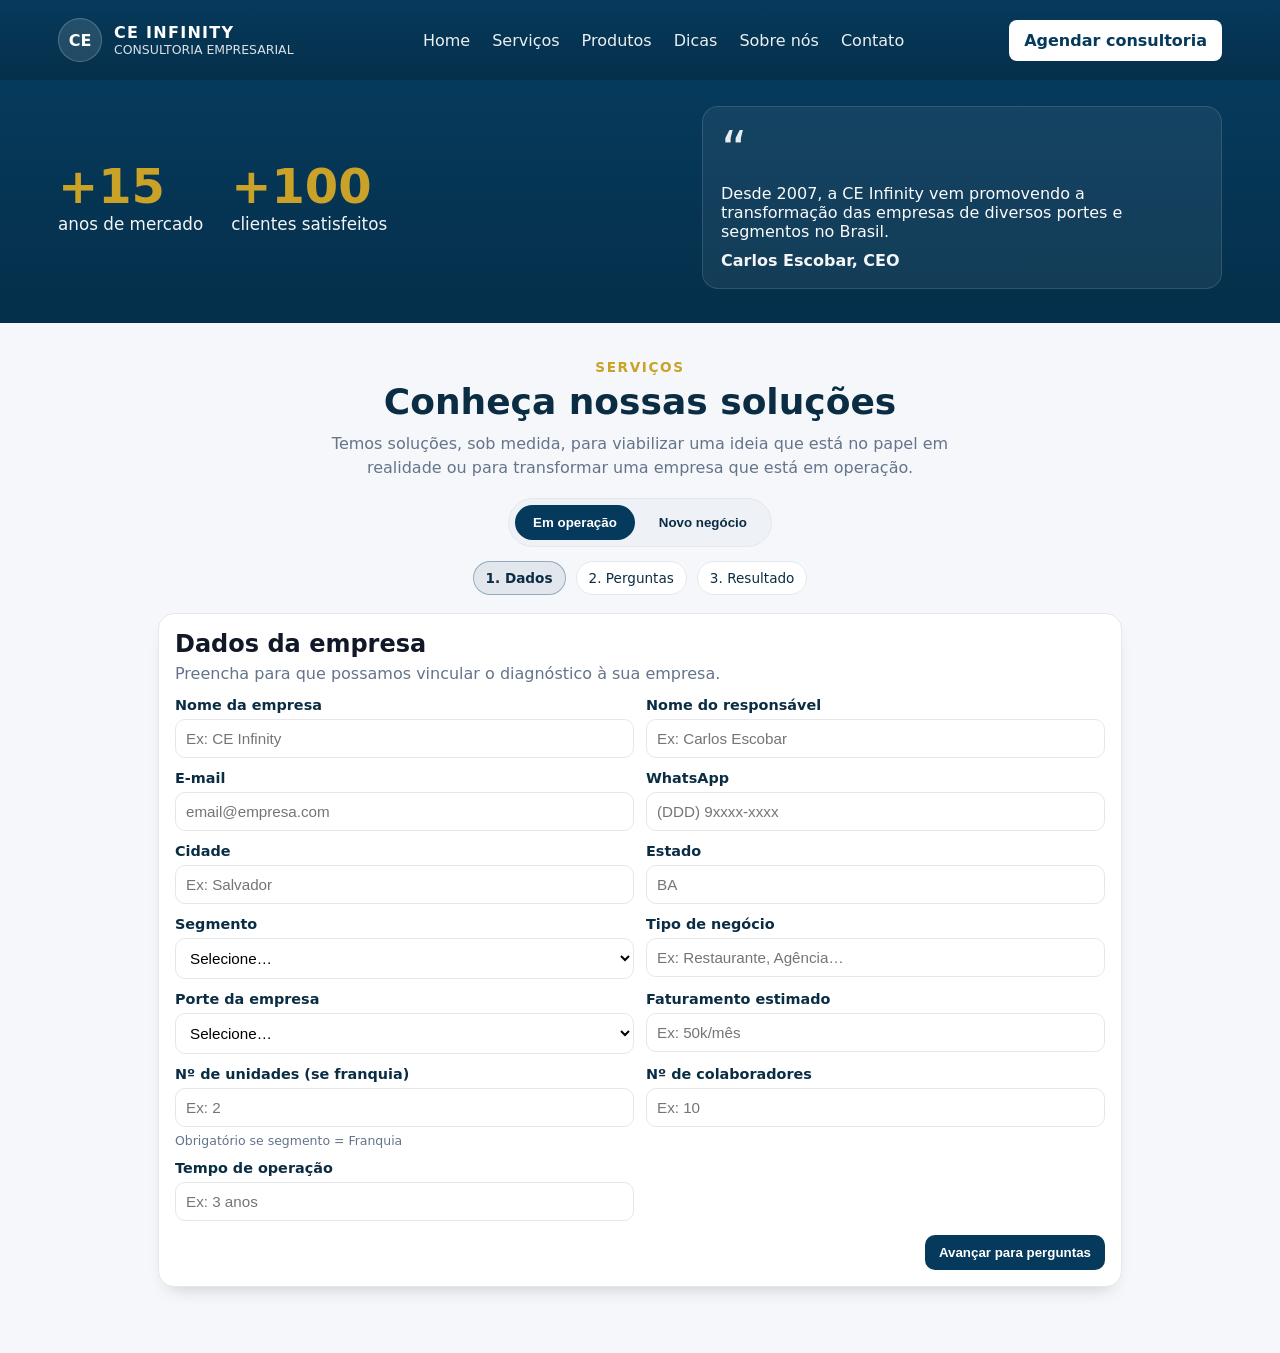
==== commit 76bd8fcb: "Voltando codigo para versao anterior" ====
--- a/index.html
+++ b/index.html
@@ -2,77 +2,315 @@
 <html lang="pt-BR">
   <head>
     <meta charset="UTF-8" />
-    <title>Diagnósticos CE Infinity</title>
+    <title>CE Infinity • Diagnóstico & Viabilidade</title>
     <meta name="viewport" content="width=device-width, initial-scale=1" />
-
     <link rel="stylesheet" href="./style.css" />
   </head>
+
   <body>
-    <div class="container">
-      <header>
-        <h1 id="page-title">Diagnóstico Empresarial CE Infinity</h1>
-        <p class="subtitle" id="page-subtitle">
-          Responda às perguntas de cada área para receber os feedbacks
-          personalizados.
-        </p>
-      </header>
-
-      <div class="form-selector">
-        <span class="form-selector-label">
-          Qual diagnóstico você deseja realizar?
-        </span>
-
-        <div class="form-selector-buttons">
-          <button type="button" class="selector-btn active" data-form="diagnostico">
-            Diagnóstico Empresarial
+    <!-- Header estilo CE Infinity -->
+    <header class="topbar">
+      <div class="topbar-inner">
+        <div class="brand">
+          <!-- Troque por uma imagem real quando quiser -->
+          <div class="brand-mark">CE</div>
+          <div class="brand-text">
+            <div class="brand-name">CE INFINITY</div>
+            <div class="brand-sub">CONSULTORIA EMPRESARIAL</div>
+          </div>
+        </div>
+
+        <nav class="nav">
+          <a href="#" class="nav-link">Home</a>
+          <a href="#" class="nav-link">Serviços</a>
+          <a href="#" class="nav-link">Produtos</a>
+          <a href="#" class="nav-link">Dicas</a>
+          <a href="#" class="nav-link">Sobre nós</a>
+          <a href="#" class="nav-link">Contato</a>
+        </nav>
+
+        <a class="nav-cta" href="#" target="_blank" rel="noreferrer">
+          Agendar consultoria
+        </a>
+      </div>
+    </header>
+
+    <main class="page">
+      <!-- Hero -->
+      <section class="hero">
+        <div class="hero-inner">
+          <div class="hero-kpis">
+            <div class="kpi">
+              <div class="kpi-num">+15</div>
+              <div class="kpi-label">anos de mercado</div>
+            </div>
+            <div class="kpi">
+              <div class="kpi-num">+100</div>
+              <div class="kpi-label">clientes satisfeitos</div>
+            </div>
+          </div>
+
+          <div class="hero-quote">
+            <div class="quote-mark">“</div>
+            <p>
+              Desde 2007, a CE Infinity vem promovendo a transformação das
+              empresas de diversos portes e segmentos no Brasil.
+            </p>
+            <strong>Carlos Escobar, CEO</strong>
+          </div>
+        </div>
+      </section>
+
+      <!-- Conteúdo -->
+      <section class="container">
+        <div class="section-title">
+          <div class="section-eyebrow">SERVIÇOS</div>
+          <h1 id="page-title">Conheça nossas soluções</h1>
+          <p id="page-subtitle">
+            Temos soluções, sob medida, para viabilizar uma ideia que está no papel
+            em realidade ou para transformar uma empresa que está em operação.
+          </p>
+        </div>
+
+        <!-- Seletor tipo formulário -->
+        <div class="selector">
+          <button class="selector-btn active" data-form="diagnostico" type="button">
+            Em operação
           </button>
-
-          <button type="button" class="selector-btn" data-form="viabilidade">
-            Viabilidade de Novas Ideias
+          <button class="selector-btn" data-form="viabilidade" type="button">
+            Novo negócio
           </button>
         </div>
-      </div>
-
-      <!-- ===== Dados do cliente (lead) ===== -->
-      <section id="lead-section" class="area-card lead-card">
-        <h2 id="lead-title">Dados da empresa</h2>
-        <p class="subtitle" id="lead-subtitle">
-          Preencha os dados abaixo para receber o diagnóstico.
-        </p>
-
-        <form id="lead-form" autocomplete="on">
-          <!-- Campos são renderizados via JS -->
-        </form>
+
+        <!-- Stepper simples -->
+        <div class="steps">
+          <div class="step-chip active" data-step="1">1. Dados</div>
+          <div class="step-chip" data-step="2">2. Perguntas</div>
+          <div class="step-chip" data-step="3">3. Resultado</div>
+        </div>
+
+        <!-- Tela 1: Dados -->
+        <section id="screen-dados" class="screen">
+          <!-- Form Empresa (Diagnóstico) -->
+          <form id="form-empresa" class="card">
+            <h2 class="card-title">Dados da empresa</h2>
+            <p class="card-sub">
+              Preencha para que possamos vincular o diagnóstico à sua empresa.
+            </p>
+
+            <div class="grid">
+              <div class="field">
+                <label>Nome da empresa</label>
+                <input name="nome_empresa" type="text" placeholder="Ex: CE Infinity" required />
+              </div>
+
+              <div class="field">
+                <label>Nome do responsável</label>
+                <input name="nome_responsavel" type="text" placeholder="Ex: Carlos Escobar" required />
+              </div>
+
+              <div class="field">
+                <label>E-mail</label>
+                <input name="email" type="email" placeholder="email@empresa.com" required />
+              </div>
+
+              <div class="field">
+                <label>WhatsApp</label>
+                <input name="whatsapp" type="text" placeholder="(DDD) 9xxxx-xxxx" required />
+              </div>
+
+              <div class="field">
+                <label>Cidade</label>
+                <input name="cidade" type="text" placeholder="Ex: Salvador" required />
+              </div>
+
+              <div class="field">
+                <label>Estado</label>
+                <input name="estado" type="text" maxlength="2" placeholder="BA" required />
+              </div>
+
+              <div class="field">
+                <label>Segmento</label>
+                <select name="segmento" required>
+                  <option value="" selected disabled>Selecione…</option>
+                  <option value="comercio">Comércio</option>
+                  <option value="servicos">Serviços</option>
+                  <option value="franquia">Franquia</option>
+                </select>
+              </div>
+
+              <div class="field">
+                <label>Tipo de negócio</label>
+                <input name="tipo_negocio" type="text" placeholder="Ex: Restaurante, Agência…" required />
+              </div>
+
+              <div class="field">
+                <label>Porte da empresa</label>
+                <select name="porte_empresa" required>
+                  <option value="" selected disabled>Selecione…</option>
+                  <option value="ME">ME</option>
+                  <option value="EPP">EPP</option>
+                  <option value="PME">PME</option>
+                </select>
+              </div>
+
+              <div class="field">
+                <label>Faturamento estimado</label>
+                <input name="faturamento_estimado" type="text" placeholder="Ex: 50k/mês" required />
+              </div>
+
+              <div class="field">
+                <label>Nº de unidades (se franquia)</label>
+                <input name="numero_unidades" type="number" min="0" placeholder="Ex: 2" />
+                <small class="hint">Obrigatório se segmento = Franquia</small>
+              </div>
+
+              <div class="field">
+                <label>Nº de colaboradores</label>
+                <input name="numero_colaboradores" type="number" min="0" placeholder="Ex: 10" required />
+              </div>
+
+              <div class="field">
+                <label>Tempo de operação</label>
+                <input name="tempo_operacao" type="text" placeholder="Ex: 3 anos" required />
+              </div>
+            </div>
+
+            <div class="actions">
+              <button type="button" class="primary" id="btn-avancar-dados">
+                Avançar para perguntas
+              </button>
+            </div>
+          </form>
+
+          <!-- Form Pessoa (Viabilidade) -->
+          <form id="form-pessoa" class="card" style="display:none;">
+            <h2 class="card-title">Seus dados</h2>
+            <p class="card-sub">
+              Preencha para que possamos vincular a viabilidade à sua ideia.
+            </p>
+
+            <div class="grid">
+              <div class="field">
+                <label>Nome completo</label>
+                <input name="nome_completo" type="text" placeholder="Seu nome" required />
+              </div>
+
+              <div class="field">
+                <label>E-mail</label>
+                <input name="email" type="email" placeholder="seuemail@gmail.com" required />
+              </div>
+
+              <div class="field">
+                <label>WhatsApp</label>
+                <input name="whatsapp" type="text" placeholder="(DDD) 9xxxx-xxxx" required />
+              </div>
+
+              <div class="field">
+                <label>Cidade</label>
+                <input name="cidade" type="text" placeholder="Ex: Salvador" required />
+              </div>
+
+              <div class="field">
+                <label>Estado</label>
+                <input name="estado" type="text" maxlength="2" placeholder="BA" required />
+              </div>
+
+              <div class="field">
+                <label>Profissão atual</label>
+                <input name="profissao_atual" type="text" placeholder="Ex: Analista, Vendedor…" required />
+              </div>
+
+              <div class="field">
+                <label>Já empreende?</label>
+                <select name="ja_empreende" required>
+                  <option value="" selected disabled>Selecione…</option>
+                  <option value="sim">Sim</option>
+                  <option value="nao">Não</option>
+                </select>
+              </div>
+
+              <div class="field">
+                <label>Tipo de negócio desejado</label>
+                <select name="tipo_negocio_desejado" required>
+                  <option value="" selected disabled>Selecione…</option>
+                  <option value="comercio">Comércio</option>
+                  <option value="servico">Serviço</option>
+                </select>
+              </div>
+
+              <div class="field">
+                <label>Ideia própria ou franquia?</label>
+                <select name="ideia" required>
+                  <option value="" selected disabled>Selecione…</option>
+                  <option value="propria">Ideia própria</option>
+                  <option value="franquia">Franquia</option>
+                </select>
+              </div>
+
+              <div class="field">
+                <label>Previsão de investimento</label>
+                <input name="previsao_investimento" type="text" placeholder="Ex: 20k" required />
+              </div>
+
+              <div class="field">
+                <label>Prazo para abrir o negócio</label>
+                <input name="prazo_para_abrir" type="text" placeholder="Ex: 3 meses" required />
+              </div>
+            </div>
+
+            <div class="actions">
+              <button type="button" class="primary" id="btn-avancar-dados-pessoa">
+                Avançar para perguntas
+              </button>
+            </div>
+          </form>
+        </section>
+
+        <!-- Tela 2: Perguntas -->
+        <section id="screen-perguntas" class="screen" style="display:none;">
+          <form id="diagnostico-form"></form>
+
+          <div class="actions">
+            <button type="button" class="secondary" id="btn-voltar-dados">
+              Voltar
+            </button>
+            <button type="button" class="primary" id="btn-enviar">
+              Enviar
+            </button>
+          </div>
+
+          <div id="error" class="error"></div>
+        </section>
+
+        <!-- Tela 3: Resultados -->
+        <section id="screen-resultados" class="screen" style="display:none;">
+          <div class="resultados card">
+            <div class="resultados-header">
+              <h2 id="resultados-title">Resultados</h2>
+              <button type="button" id="btn-pdf" class="primary" style="display:none;">
+                Baixar PDF
+              </button>
+            </div>
+
+            <!-- Parecer global: diagnóstico -->
+            <div id="diagnostico-parecer" class="parecer" style="display:none;"></div>
+
+            <!-- Parecer global: viabilidade -->
+            <div id="viabilidade-parecer" class="parecer" style="display:none;"></div>
+
+            <div id="result-grid" class="result-grid"></div>
+
+            <div class="actions">
+              <button type="button" class="secondary" id="btn-refazer">
+                Refazer
+              </button>
+            </div>
+          </div>
+        </section>
       </section>
-
-      <form id="diagnostico-form"></form>
-
-      <div class="actions">
-        <button type="button" class="primary" id="btn-enviar">
-          Enviar diagnóstico
-        </button>
-      </div>
-
-      <div id="error" class="error"></div>
-
-      <section id="resultados" class="resultados" style="display: none">
-        <div class="resultados-header">
-          <h2 id="resultados-title">Resultados por área</h2>
-          <button type="button" id="btn-pdf" class="primary" style="display: none">
-            Baixar PDF
-          </button>
-        </div>
-
-        <!-- Parecer global (Diagnóstico Empresarial) -->
-        <div id="diagnostico-parecer" class="parecer-card" style="display: none"></div>
-
-        <!-- Parecer global (Viabilidade) -->
-        <div id="viabilidade-parecer" class="parecer-card" style="display: none"></div>
-
-        <div id="result-grid" class="result-grid"></div>
-      </section>
-    </div>
-
-    <script src="./app.js" defer></script>
+    </main>
+
+    <script src="./app.js"></script>
   </body>
-</html>
+</html>
--- a/style.css
+++ b/style.css
@@ -1,317 +1,419 @@
-/* ===== Paleta CE Infinity (aprox. do site) ===== */
-:root {
-  --ce-blue: #003a5d;
-  --ce-blue-2: #014a78;
-  --ce-gold: #caa24b;
-  --ce-bg: #f3f4f6;
-  --ce-card: #ffffff;
-  --ce-text: #0f172a;
-  --ce-muted: #64748b;
-  --ce-border: #e5e7eb;
-}
-
-body {
-  margin: 0;
+:root{
+  --navy: #063a5c;         /* azul principal */
+  --navy-2: #052f4a;
+  --gold: #c9a227;         /* dourado */
+  --bg: #f5f7fa;
+  --text: #111827;
+  --muted: #64748b;
+  --card: #ffffff;
+  --border: #e5e7eb;
+  --shadow: 0 10px 20px -12px rgba(0,0,0,.25);
+}
+
+*{ box-sizing:border-box; }
+body{
+  margin:0;
   font-family: system-ui, -apple-system, BlinkMacSystemFont, "Segoe UI", sans-serif;
-  background: var(--ce-bg);
-  color: var(--ce-text);
-}
-
-.container {
+  background: var(--bg);
+  color: var(--text);
+}
+
+/* ===== Topbar ===== */
+.topbar{
+  background: linear-gradient(180deg, var(--navy) 0%, var(--navy-2) 100%);
+  color:white;
+}
+.topbar-inner{
+  max-width: 1200px;
+  margin: 0 auto;
+  padding: 18px 18px;
+  display:flex;
+  align-items:center;
+  gap: 18px;
+}
+.brand{
+  display:flex;
+  align-items:center;
+  gap: 12px;
+  min-width: 260px;
+}
+.brand-mark{
+  width: 44px;
+  height: 44px;
+  border-radius: 999px;
+  background: rgba(255,255,255,.12);
+  border: 1px solid rgba(255,255,255,.22);
+  display:flex;
+  align-items:center;
+  justify-content:center;
+  font-weight:800;
+}
+.brand-text .brand-name{
+  font-weight:800;
+  letter-spacing:.08em;
+}
+.brand-text .brand-sub{
+  opacity:.85;
+  font-size:.78rem;
+}
+.nav{
+  display:flex;
+  gap: 22px;
+  flex: 1;
+  justify-content:center;
+}
+.nav-link{
+  color:white;
+  text-decoration:none;
+  opacity:.92;
+  font-weight:500;
+}
+.nav-link:hover{ opacity:1; }
+.nav-link.active{ color: var(--gold); }
+
+.nav-cta{
+  background: white;
+  color: var(--navy);
+  text-decoration:none;
+  padding: 10px 14px;
+  border-radius: 8px;
+  font-weight:600;
+  border: 1px solid rgba(255,255,255,.25);
+}
+
+/* ===== Hero ===== */
+.hero{
+  background: linear-gradient(180deg, var(--navy) 0%, var(--navy-2) 100%);
+  color:white;
+  padding: 26px 0 34px;
+}
+.hero-inner{
+  max-width: 1200px;
+  margin: 0 auto;
+  padding: 0 18px;
+  display:flex;
+  align-items:center;
+  justify-content:space-between;
+  gap: 22px;
+}
+.hero-kpis{
+  display:flex;
+  gap: 28px;
+  align-items:center;
+}
+.kpi{
+  display:flex;
+  flex-direction:column;
+  gap: 4px;
+  align-items:flex-start;
+}
+.kpi-num{
+  color: var(--gold);
+  font-size: 3rem;
+  font-weight:900;
+  line-height: 1;
+}
+.kpi-label{
+  opacity:.95;
+  font-size: 1.05rem;
+}
+.hero-quote{
+  max-width: 520px;
+  background: rgba(255,255,255,.06);
+  border: 1px solid rgba(255,255,255,.12);
+  border-radius: 16px;
+  padding: 18px 18px;
+}
+.quote-mark{
+  font-size: 3.2rem;
+  line-height: 1;
+  opacity:.9;
+}
+.hero-quote p{ margin: 8px 0 10px; opacity:.98; }
+.hero-quote strong{ opacity:.95; }
+
+/* ===== Conteúdo ===== */
+.page{ padding-bottom: 40px; }
+.container{
   max-width: 1000px;
   margin: 0 auto;
-  padding: 1.5rem;
-}
-
-header h1 {
-  margin: 0 0 0.25rem;
-  font-size: 1.8rem;
-}
-
-.subtitle {
+  padding: 26px 18px;
+}
+
+.section-title{
+  text-align:center;
+  margin: 10px 0 18px;
+}
+.section-eyebrow{
+  color: var(--gold);
+  font-weight:800;
+  letter-spacing:.12em;
+  font-size:.85rem;
+  margin-bottom: 6px;
+}
+h1{
+  font-size: 2.25rem;
+  margin: 0 0 10px;
+  color: #0b2d44;
+}
+#page-subtitle{
+  margin: 0 auto;
+  max-width: 680px;
+  color: var(--muted);
+  line-height: 1.5;
+}
+
+/* ===== Selector pill ===== */
+.selector{
+  margin: 18px auto 14px;
+  background: #eef2f7;
+  border: 1px solid var(--border);
+  border-radius: 999px;
+  display:flex;
+  padding: 6px;
+  gap: 6px;
+  width: fit-content;
+}
+.selector-btn{
+  border: none;
+  background: transparent;
+  padding: 10px 18px;
+  border-radius: 999px;
+  cursor:pointer;
+  font-weight:700;
+  color: #0b2d44;
+}
+.selector-btn.active{
+  background: var(--navy);
+  color:white;
+}
+
+/* ===== Steps ===== */
+.steps{
+  display:flex;
+  justify-content:center;
+  gap: 10px;
+  margin: 10px 0 18px;
+}
+.step-chip{
+  font-size:.85rem;
+  padding: 8px 12px;
+  border-radius: 999px;
+  border: 1px solid var(--border);
+  background: white;
+  color: #0b2d44;
+}
+.step-chip.active{
+  border-color: rgba(6,58,92,.35);
+  background: rgba(6,58,92,.08);
+  font-weight: 800;
+}
+
+/* ===== Cards / Forms ===== */
+.card{
+  background: var(--card);
+  border: 1px solid var(--border);
+  border-radius: 16px;
+  box-shadow: var(--shadow);
+  padding: 16px 16px;
+}
+.card-title{
+  margin: 0 0 6px;
+}
+.card-sub{
+  margin: 0 0 14px;
+  color: var(--muted);
+}
+.grid{
+  display:grid;
+  grid-template-columns: repeat(2, minmax(0,1fr));
+  gap: 12px 12px;
+}
+.field label{
+  display:block;
+  font-size: .9rem;
+  font-weight: 700;
+  margin-bottom: 6px;
+  color: #0b2d44;
+}
+.field input, .field select{
+  width: 100%;
+  border: 1px solid var(--border);
+  border-radius: 10px;
+  padding: 10px 10px;
+  font-size: .95rem;
+  outline:none;
+  background: white;
+}
+.field input:focus, .field select:focus{
+  border-color: rgba(6,58,92,.45);
+  box-shadow: 0 0 0 3px rgba(6,58,92,.10);
+}
+.hint{
+  display:block;
+  font-size:.78rem;
+  color: var(--muted);
+  margin-top: 6px;
+}
+
+/* ===== Perguntas ===== */
+.area-card{
+  background: white;
+  border: 1px solid var(--border);
+  border-radius: 16px;
+  padding: 14px 16px;
+  box-shadow: var(--shadow);
+  margin-bottom: 14px;
+}
+.area-card h2{
+  margin: 0 0 10px;
+  color: #0b2d44;
+}
+.question-list{
+  list-style: decimal;
+  padding-left: 1.25rem;
   margin: 0;
-  color: var(--ce-muted);
-}
-
-/* ===== seletor de formulário ===== */
-.form-selector {
-  margin: 1.25rem 0 1.25rem;
-  padding: 0.75rem 1rem;
-  border-radius: 0.75rem;
-  background: linear-gradient(180deg, #ffffff, #f8fafc);
-  border: 1px solid var(--ce-border);
-  display: flex;
-  flex-wrap: wrap;
-  align-items: center;
-  gap: 0.75rem;
-  justify-content: space-between;
-}
-
-.form-selector-label {
-  color: var(--ce-text);
+}
+.question-item{ margin-bottom: 14px; }
+.answer-group{
+  margin-top: 8px;
+  display:flex;
+  flex-wrap:wrap;
+  gap: 10px;
+}
+.answer-pill{
+  display:inline-flex;
+  align-items:center;
+  gap: 8px;
+  border: 1px solid var(--border);
+  background: #f9fafb;
+  border-radius: 999px;
+  padding: 7px 12px;
+  cursor:pointer;
   font-weight: 600;
-}
-
-.form-selector-buttons {
-  display: flex;
-  gap: 0.5rem;
-  flex-wrap: wrap;
-}
-
-.selector-btn {
-  padding: 0.35rem 0.9rem;
-  border-radius: 999px;
-  border: 1px solid var(--ce-border);
-  background: #ffffff;
-  cursor: pointer;
-  font-size: 0.85rem;
-}
-
-.selector-btn.active {
-  background: var(--ce-blue);
-  color: white;
-  border-color: var(--ce-blue);
-}
-
-/* ===== cards ===== */
-.area-card {
-  background: var(--ce-card);
-  border-radius: 0.75rem;
-  padding: 1rem 1.25rem;
-  box-shadow: 0 10px 15px -10px rgba(0, 0, 0, 0.15);
-  margin-bottom: 1rem;
-  border: 1px solid rgba(229, 231, 235, 0.7);
-}
-
-.area-card h2 {
-  margin: 0 0 0.5rem;
-}
-
-/* ===== lead form ===== */
-.lead-card h2 {
-  display: flex;
-  align-items: center;
-  gap: 0.5rem;
-}
-
-.lead-grid {
-  display: grid;
-  grid-template-columns: repeat(12, 1fr);
-  gap: 0.75rem;
-  margin-top: 0.75rem;
-}
-
-.lead-field {
-  grid-column: span 6;
-  display: flex;
-  flex-direction: column;
-  gap: 0.35rem;
-}
-
-.lead-field.full {
-  grid-column: 1 / -1;
-}
-
-.lead-field label {
-  font-size: 0.85rem;
-  font-weight: 600;
-  color: var(--ce-text);
-}
-
-.lead-field small {
-  color: var(--ce-muted);
-  font-size: 0.75rem;
-}
-
-.lead-field input,
-.lead-field select {
-  border: 1px solid var(--ce-border);
-  border-radius: 0.6rem;
-  padding: 0.55rem 0.6rem;
-  font-size: 0.95rem;
-  outline: none;
-  background: #ffffff;
-}
-
-.lead-field input:focus,
-.lead-field select:focus {
-  border-color: rgba(0, 58, 93, 0.55);
-  box-shadow: 0 0 0 4px rgba(0, 58, 93, 0.12);
-}
-
-.lead-field.is-hidden {
-  display: none;
-}
-
-@media (max-width: 820px) {
-  .lead-field {
-    grid-column: 1 / -1;
+  color: #0b2d44;
+}
+.answer-pill input{ margin: 0; }
+
+/* ===== Actions ===== */
+.actions{
+  display:flex;
+  justify-content:flex-end;
+  gap: 10px;
+  margin-top: 14px;
+}
+button.primary, a.primary{
+  border:none;
+  border-radius: 10px;
+  background: var(--navy);
+  color:white;
+  padding: 10px 14px;
+  cursor:pointer;
+  font-weight: 800;
+}
+button.secondary{
+  border: 1px solid var(--border);
+  border-radius: 10px;
+  background: white;
+  color: #0b2d44;
+  padding: 10px 14px;
+  cursor:pointer;
+  font-weight: 800;
+}
+button:disabled{
+  opacity:.6;
+  cursor:not-allowed;
+}
+
+/* ===== Resultados ===== */
+.resultados-header{
+  display:flex;
+  align-items:center;
+  justify-content:space-between;
+  gap: 12px;
+  margin-bottom: 12px;
+}
+.result-grid{
+  display:grid;
+  grid-template-columns: repeat(auto-fit, minmax(260px, 1fr));
+  gap: 12px;
+  margin-top: 12px;
+}
+.result-card{
+  border-radius: 14px;
+  background: #f8fafc;
+  padding: 12px 12px;
+  border: 1px solid #e5e7eb;
+}
+.result-card h3{ margin: 0 0 10px; color:#0b2d44; }
+.result-score{
+  margin: 0 0 8px;
+  color: var(--muted);
+  font-size: .92rem;
+}
+.result-message{
+  margin: 0;
+  font-size: .95rem;
+  line-height: 1.45;
+}
+
+/* Parecer */
+.parecer{
+  margin: 12px 0;
+  padding: 12px 12px;
+  border-radius: 14px;
+  border: 1px solid rgba(6,58,92,.18);
+  background: rgba(6,58,92,.05);
+}
+.parecer-title{
+  margin: 0 0 4px;
+  color:#0b2d44;
+}
+.parecer-range{
+  color: var(--muted);
+  font-size: .9rem;
+}
+.parecer-msg{
+  margin: 10px 0 10px;
+  white-space: pre-line;
+}
+.parecer-solucoes{
+  margin: 8px 0 0 18px;
+}
+.parecer-solucoes-title{
+  margin-top: 8px;
+  color:#0b2d44;
+}
+
+/* Erros */
+.error{
+  margin-top: 10px;
+  color: #b91c1c;
+  font-weight: 700;
+}
+
+/* ===== Print/PDF ===== */
+@media print{
+  body{ background:white; }
+  .topbar, .hero, .selector, .steps,
+  #screen-dados, #screen-perguntas,
+  #btn-pdf, #btn-refazer{
+    display:none !important;
   }
-}
-
-/* ===== perguntas ===== */
-.question-list {
-  list-style: decimal;
-  padding-left: 1.5rem;
-  margin: 0;
-}
-
-.question-item {
-  margin-bottom: 1rem;
-}
-
-.answer-group {
-  margin-top: 0.4rem;
-  display: flex;
-  flex-wrap: wrap;
-  gap: 0.75rem;
-}
-
-.answer-pill {
-  display: inline-flex;
-  align-items: center;
-  gap: 0.35rem;
-  padding: 0.2rem 0.6rem;
-  border-radius: 999px;
-  border: 1px solid var(--ce-border);
-  background: #f9fafb;
-  font-size: 0.85rem;
-  cursor: pointer;
-}
-
-.answer-pill input {
-  margin: 0;
-}
-
-/* ===== ações ===== */
-.actions {
-  display: flex;
-  gap: 0.75rem;
-  justify-content: flex-end;
-  margin: 1.5rem 0;
-}
-
-button.primary {
-  padding: 0.55rem 1rem;
-  border-radius: 0.6rem;
-  border: none;
-  background: var(--ce-blue);
-  color: white;
-  cursor: pointer;
-  font-size: 0.95rem;
-}
-
-button.primary:hover {
-  background: var(--ce-blue-2);
-}
-
-button.primary:disabled {
-  background: #9ca3af;
-  cursor: not-allowed;
-}
-
-.error {
-  margin-top: 0.75rem;
-  color: #b91c1c;
-  white-space: pre-wrap;
-}
-
-/* ===== resultados ===== */
-.resultados {
-  background: white;
-  border-radius: 0.75rem;
-  padding: 1rem 1.25rem;
-  box-shadow: 0 10px 15px -10px rgba(0, 0, 0, 0.15);
-  margin-bottom: 2rem;
-  border: 1px solid rgba(229, 231, 235, 0.7);
-}
-
-.resultados-header {
-  display: flex;
-  justify-content: space-between;
-  align-items: center;
-  gap: 0.75rem;
-  margin-bottom: 0.75rem;
-}
-
-.result-grid {
-  display: grid;
-  grid-template-columns: repeat(auto-fit, minmax(260px, 1fr));
-  gap: 0.75rem;
-}
-
-.result-card {
-  border-radius: 0.75rem;
-  background: #f9fafb;
-  padding: 0.75rem 0.9rem;
-  border: 1px solid var(--ce-border);
-}
-
-.result-score {
-  font-size: 0.9rem;
-  color: var(--ce-muted);
-  margin: 0.4rem 0;
-}
-
-.result-message {
-  font-size: 0.92rem;
-  margin: 0.25rem 0 0;
-}
-
-.parecer-card {
-  border: 1px solid var(--ce-border);
-  background: #fffdf7;
-  border-left: 6px solid var(--ce-gold);
-  border-radius: 0.75rem;
-  padding: 0.9rem 1rem;
-  margin: 0.75rem 0 1rem;
-}
-
-.parecer-card h3 {
-  margin: 0 0 0.35rem;
-}
-
-.parecer-meta {
-  color: var(--ce-muted);
-  margin: 0 0 0.5rem;
-  font-size: 0.9rem;
-}
-
-/* ===== impressão ===== */
-@media print {
-  body {
-    background: white;
-  }
-
-  header,
-  .form-selector,
-  #lead-section,
-  #diagnostico-form,
-  .actions {
-    display: none !important;
-  }
-
-  #resultados {
-    display: block !important;
-    box-shadow: none;
-    border-radius: 0;
-    margin: 0;
-    padding: 0.5cm;
-    border: none;
-  }
-
-  #btn-pdf {
-    display: none !important;
-  }
-
-  html,
-  body {
-    margin: 0;
-    padding: 0;
-  }
-}
-
-@page {
+  #screen-resultados{ display:block !important; }
+  .container{ padding: 0; }
+  .card{ box-shadow:none; border:none; }
+}
+
+@page{
   size: A4;
   margin: 10mm;
 }
+
+/* Responsivo */
+@media (max-width: 860px){
+  .nav{ display:none; }
+  .grid{ grid-template-columns: 1fr; }
+  .hero-inner{ flex-direction:column; align-items:flex-start; }
+  .hero-kpis{ gap: 18px; }
+}
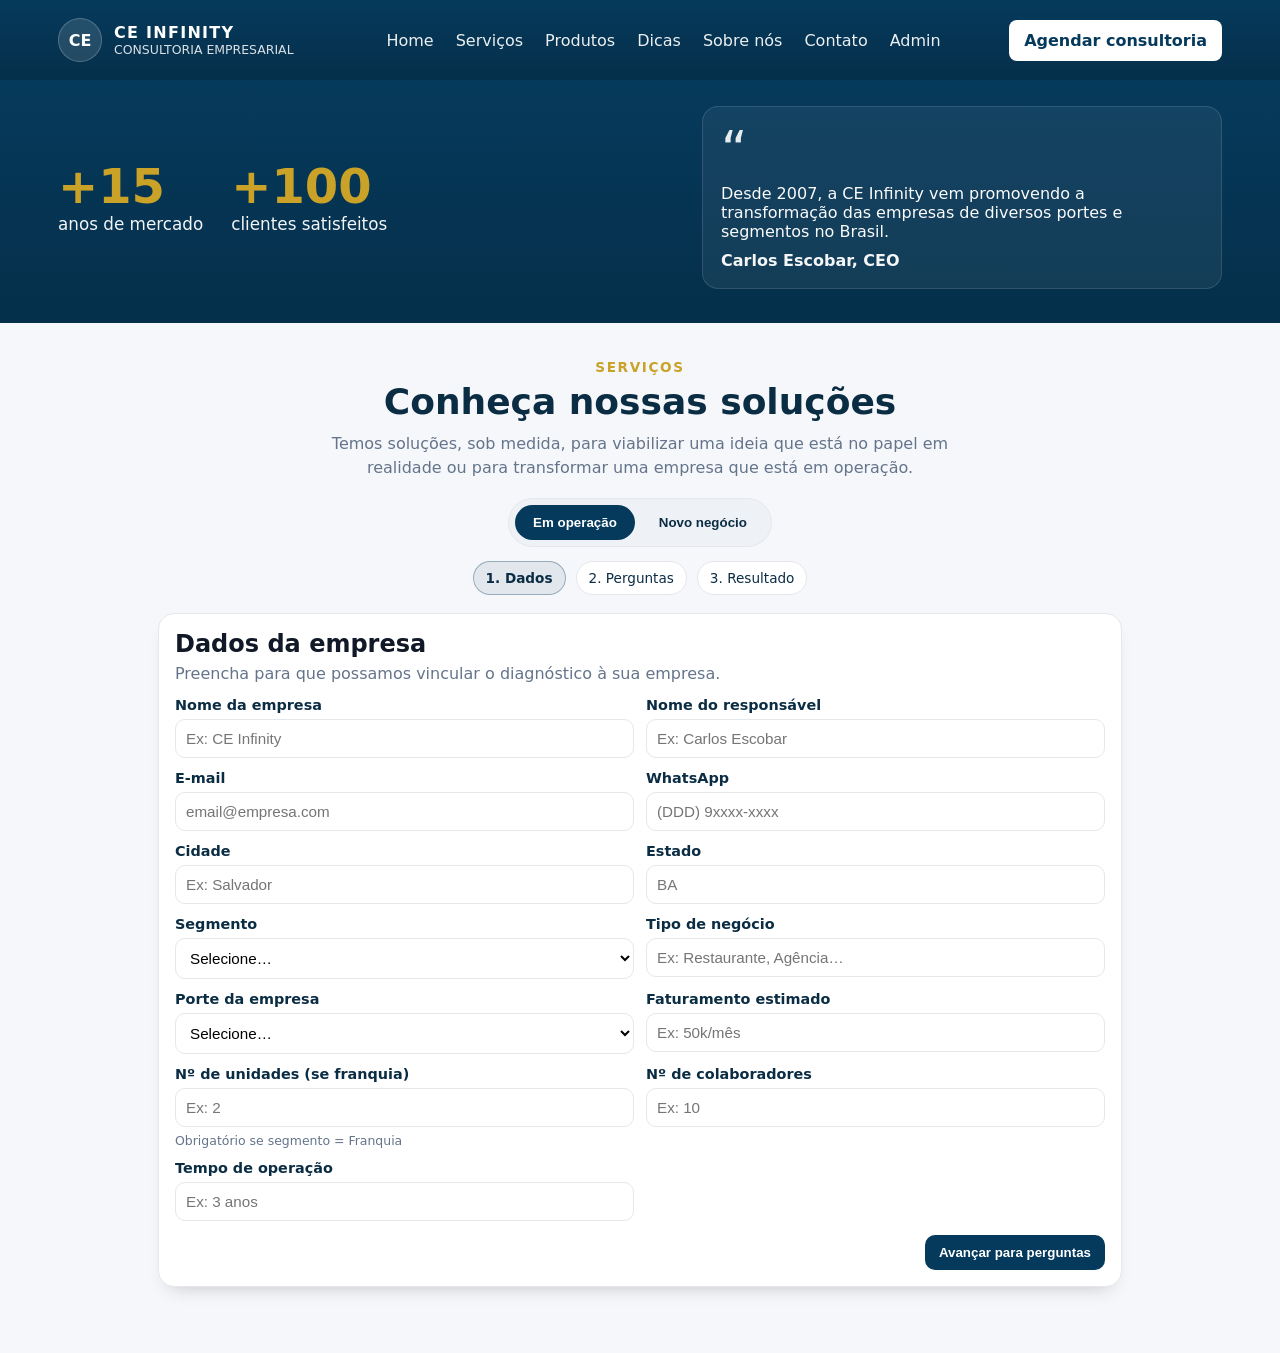
==== commit 952ac99f: "Adicionando ao front tela de admin" ====
--- a/index.html
+++ b/index.html
@@ -27,6 +27,7 @@
           <a href="#" class="nav-link">Dicas</a>
           <a href="#" class="nav-link">Sobre nós</a>
           <a href="#" class="nav-link">Contato</a>
+          <a href="./admin.html" class="nav-link">Admin</a>
         </nav>
 
         <a class="nav-cta" href="#" target="_blank" rel="noreferrer">
@@ -260,7 +261,7 @@
             </div>
 
             <div class="actions">
-              <button type="button" class="primary" id="btn-avancar-dados-pessoa">
+              <button type="button" class="primary" id="btnSalvarLead">
                 Avançar para perguntas
               </button>
             </div>
@@ -313,4 +314,4 @@
 
     <script src="./app.js"></script>
   </body>
-</html>+</html>
--- a/style.css
+++ b/style.css
@@ -416,4 +416,130 @@
   .grid{ grid-template-columns: 1fr; }
   .hero-inner{ flex-direction:column; align-items:flex-start; }
   .hero-kpis{ gap: 18px; }
-}+}
+/* ===== Admin ===== */
+.hero-subtitle {
+  margin: 6px 0 0;
+  opacity: 0.85;
+}
+
+.admin-filters {
+  display: flex;
+  align-items: center;
+  justify-content: space-between;
+  gap: 16px;
+  margin-bottom: 24px;
+}
+
+.admin-filter-row {
+  display: flex;
+  align-items: flex-end;
+  gap: 12px;
+  flex-wrap: wrap;
+}
+
+.admin-filter-row label {
+  display: flex;
+  flex-direction: column;
+  font-size: 0.85rem;
+  color: var(--muted);
+  gap: 6px;
+}
+
+.admin-filter-row input {
+  border: 1px solid var(--border);
+  padding: 8px 10px;
+  border-radius: 8px;
+  font-size: 0.95rem;
+}
+
+.metric-section {
+  margin: 28px 0;
+}
+
+.admin-grid {
+  display: grid;
+  grid-template-columns: repeat(auto-fit, minmax(280px, 1fr));
+  gap: 16px;
+}
+
+.metric-card {
+  background: var(--card);
+  border: 1px solid var(--border);
+  border-radius: 16px;
+  padding: 16px;
+  box-shadow: var(--shadow);
+}
+
+.metric-card h3 {
+  margin: 0 0 10px;
+  color: #0b2d44;
+}
+
+.kpi-grid {
+  display: grid;
+  grid-template-columns: repeat(auto-fit, minmax(180px, 1fr));
+  gap: 12px;
+}
+
+.kpi-card {
+  background: var(--card);
+  border: 1px solid var(--border);
+  border-radius: 14px;
+  padding: 14px;
+  display: flex;
+  flex-direction: column;
+  gap: 6px;
+  box-shadow: var(--shadow);
+}
+
+.kpi-card span {
+  color: var(--muted);
+  font-size: 0.85rem;
+}
+
+.kpi-card strong {
+  font-size: 1.5rem;
+  color: #0b2d44;
+}
+
+.metric-table {
+  width: 100%;
+  border-collapse: collapse;
+  font-size: 0.9rem;
+}
+
+.metric-table th,
+.metric-table td {
+  padding: 8px 10px;
+  border-bottom: 1px solid var(--border);
+  text-align: left;
+  vertical-align: top;
+}
+
+.metric-table th {
+  color: #0b2d44;
+  font-weight: 700;
+}
+
+.metric-table tbody tr:hover {
+  background: #f8fafc;
+}
+
+.mini-table h4 {
+  margin: 14px 0 8px;
+  font-size: 1rem;
+  color: #0b2d44;
+}
+
+.empty-state {
+  color: var(--muted);
+  font-size: 0.9rem;
+}
+
+@media (max-width: 900px) {
+  .admin-filters {
+    flex-direction: column;
+    align-items: flex-start;
+  }
+}
